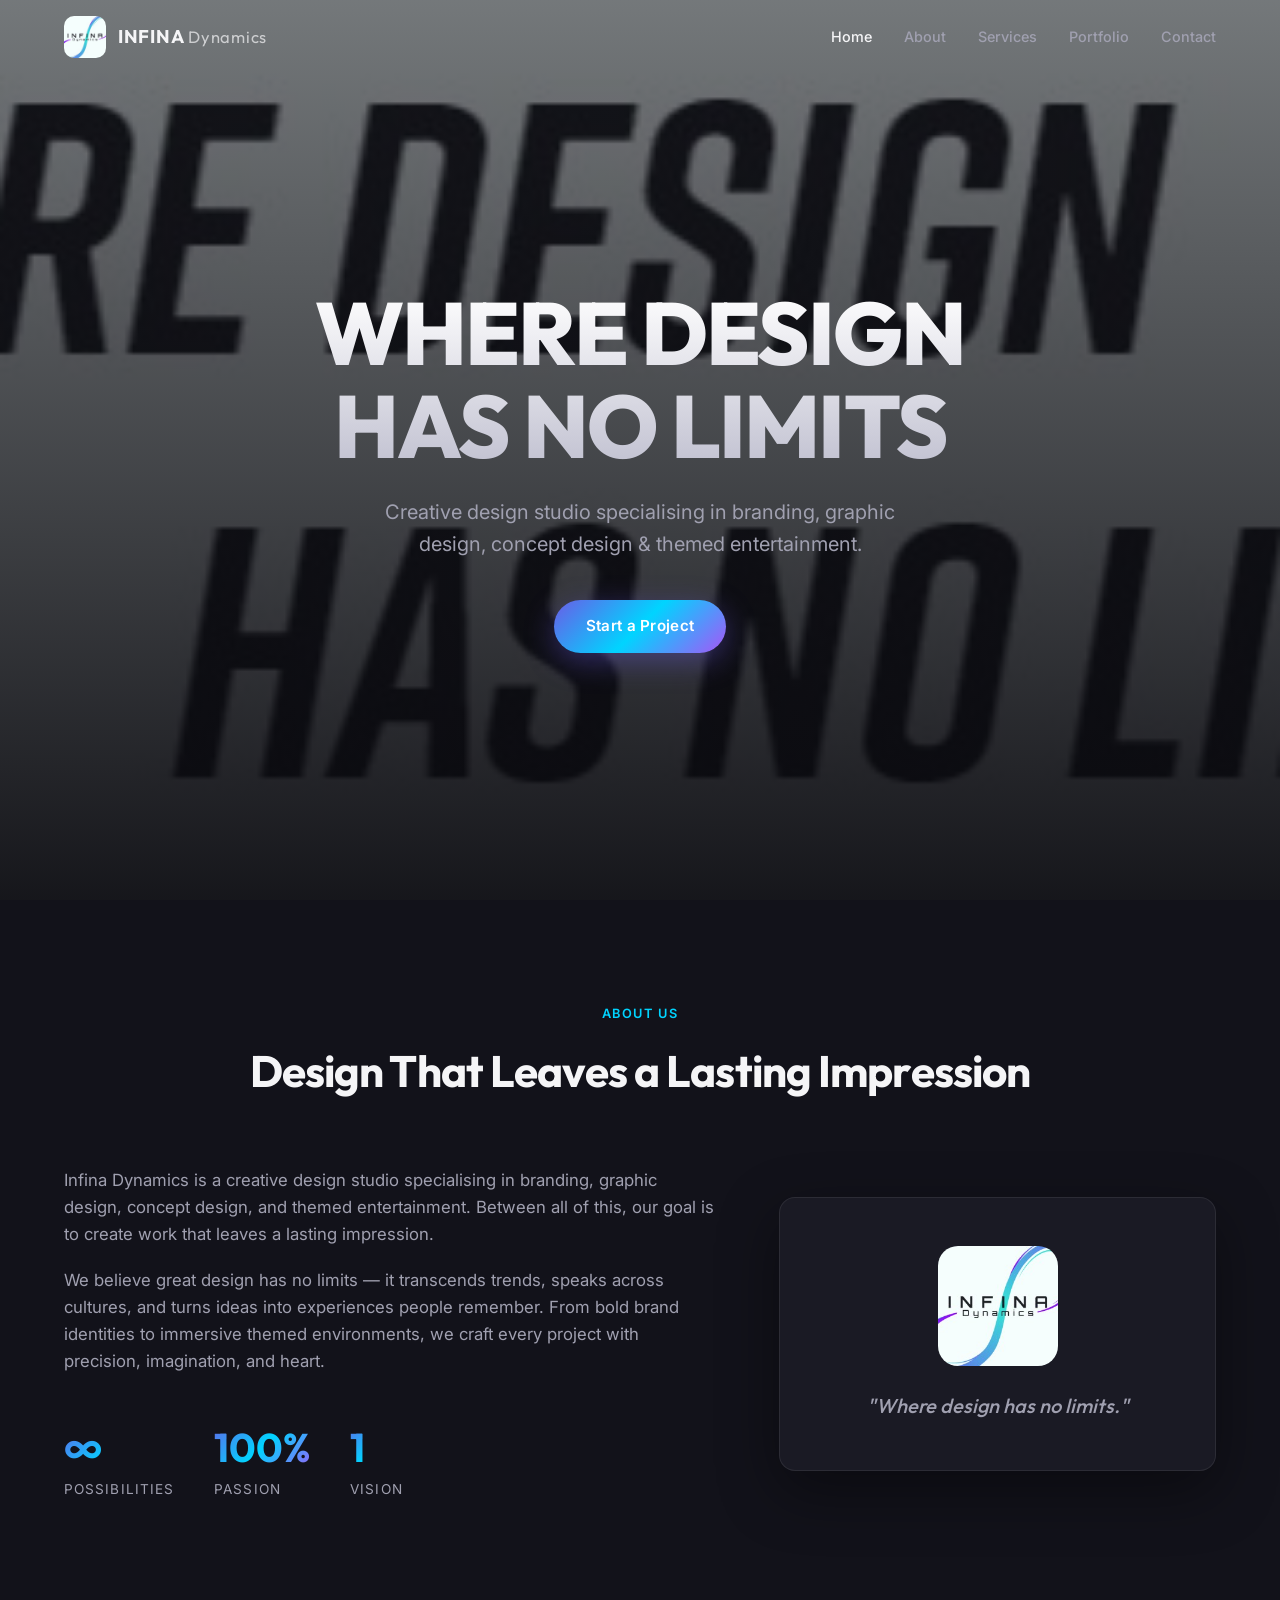
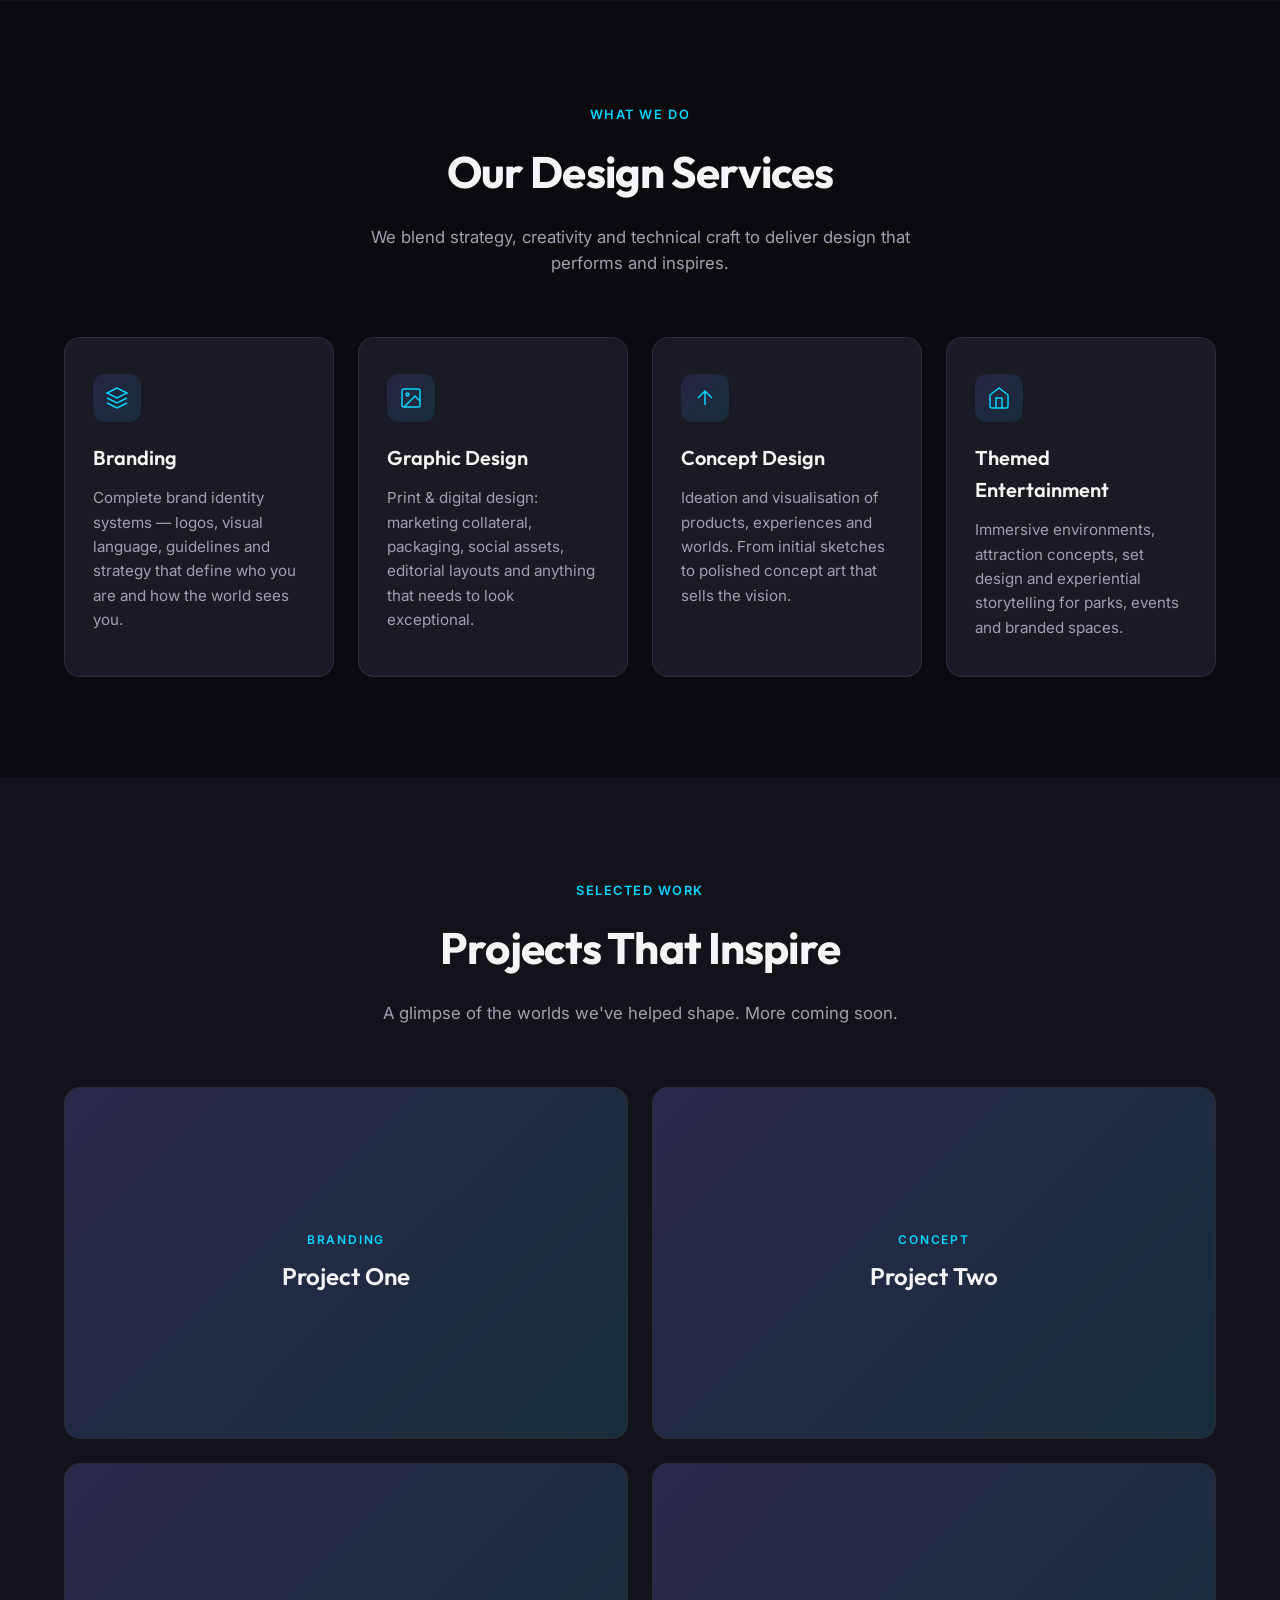
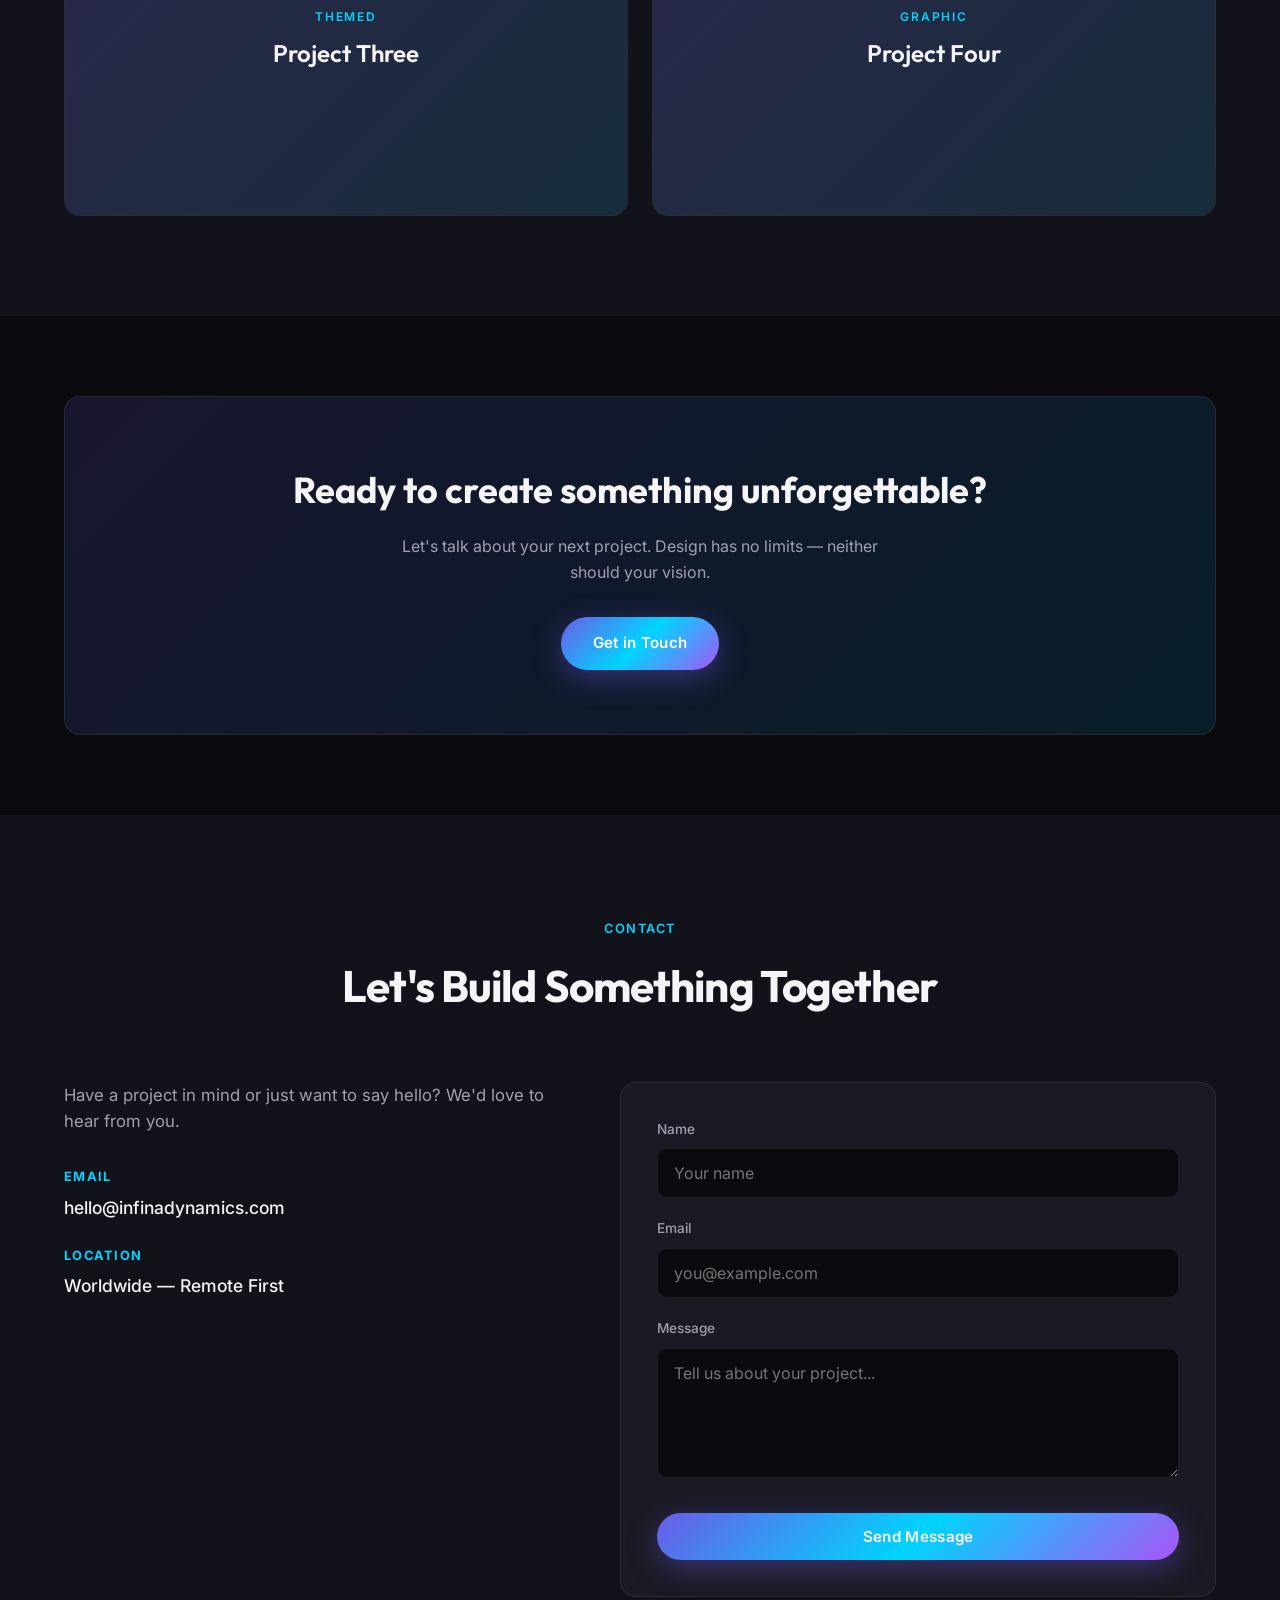
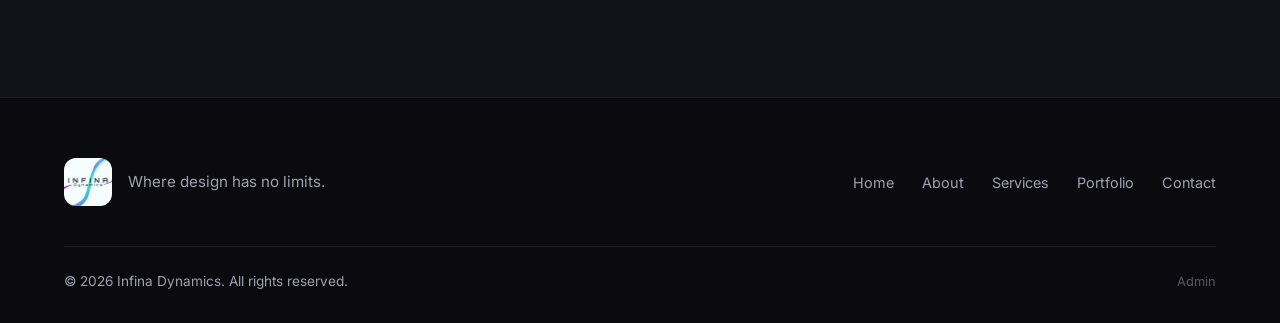
==== index.html @ 3593a803 "Add files via upload" ====
<!DOCTYPE html>
<html lang="en">
<head>
  <meta charset="UTF-8">
  <meta name="viewport" content="width=device-width, initial-scale=1.0">
  <meta name="description" content="Infina Dynamics — Creative design studio specialising in branding, graphic design, concept design, and themed entertainment. Where design has no limits.">
  <title>Infina Dynamics | Where Design Has No Limits</title>
  <link rel="stylesheet" href="css/styles.css">
  <link rel="icon" type="image/jpeg" href="images/infina_dynamics_logo.jpg">
  <link rel="preconnect" href="https://fonts.googleapis.com">
  <link rel="preconnect" href="https://fonts.gstatic.com" crossorigin>
  <link href="https://fonts.googleapis.com/css2?family=Inter:wght@300;400;500;600;700;800&family=Outfit:wght@400;500;600;700;800&display=swap" rel="stylesheet">
</head>
<body>
  <!-- Navigation -->
  <nav class="navbar" id="navbar">
    <div class="container nav-container">
      <a href="#home" class="logo">
        <img src="images/infina_dynamics_logo.jpg" alt="Infina Dynamics" class="logo-img">
        <span class="logo-text">INFINA <span>Dynamics</span></span>
      </a>
      <button class="nav-toggle" id="navToggle" aria-label="Toggle navigation">
        <span></span><span></span><span></span>
      </button>
      <ul class="nav-links" id="navLinks">
        <li><a href="#home">Home</a></li>
        <li><a href="#about">About</a></li>
        <li><a href="#services">Services</a></li>
        <li><a href="#portfolio">Portfolio</a></li>
        <li><a href="#contact">Contact</a></li>
      </ul>
    </div>
  </nav>

  <!-- Hero Section -->
  <header class="hero" id="home">
    <div class="hero-bg">
      <img src="images/infina_dynamics_cover.jpg" alt="Where Design Has No Limits" class="hero-banner">
    </div>
    <div class="hero-overlay"></div>
    <div class="container hero-content">
      <h1 class="hero-title" data-content="hero_title">WHERE DESIGN<br>HAS NO LIMITS</h1>
      <p class="hero-subtitle" data-content="hero_subtitle">Creative design studio specialising in branding, graphic design, concept design & themed entertainment.</p>
      <a href="#contact" class="btn btn-primary">Start a Project</a>
    </div>
  </header>

  <!-- About Section -->
  <section class="section about" id="about">
    <div class="container">
      <div class="section-header">
        <span class="section-tag">About Us</span>
        <h2 class="section-title" data-content="about_title">Design That Leaves a Lasting Impression</h2>
      </div>
      <div class="about-grid">
        <div class="about-text">
          <p data-content="about_p1">Infina Dynamics is a creative design studio specialising in branding, graphic design, concept design, and themed entertainment. Between all of this, our goal is to create work that leaves a lasting impression.</p>
          <p data-content="about_p2">We believe great design has no limits — it transcends trends, speaks across cultures, and turns ideas into experiences people remember. From bold brand identities to immersive themed environments, we craft every project with precision, imagination, and heart.</p>
          <div class="stats">
            <div class="stat">
              <span class="stat-number" data-content="stat1_num">∞</span>
              <span class="stat-label" data-content="stat1_label">Possibilities</span>
            </div>
            <div class="stat">
              <span class="stat-number" data-content="stat2_num">100%</span>
              <span class="stat-label" data-content="stat2_label">Passion</span>
            </div>
            <div class="stat">
              <span class="stat-number" data-content="stat3_num">1</span>
              <span class="stat-label" data-content="stat3_label">Vision</span>
            </div>
          </div>
        </div>
        <div class="about-visual">
          <div class="visual-card">
            <img src="images/infina_dynamics_logo.jpg" alt="Infina Dynamics Logo" class="about-logo">
            <p class="visual-quote" data-content="about_quote">"Where design has no limits."</p>
          </div>
        </div>
      </div>
    </div>
  </section>

  <!-- Services Section -->
  <section class="section services" id="services">
    <div class="container">
      <div class="section-header">
        <span class="section-tag">What We Do</span>
        <h2 class="section-title" data-content="services_title">Our Design Services</h2>
        <p class="section-desc" data-content="services_desc">We blend strategy, creativity and technical craft to deliver design that performs and inspires.</p>
      </div>
      <div class="services-grid">
        <article class="service-card">
          <div class="service-icon">
            <svg viewBox="0 0 24 24" fill="none" stroke="currentColor" stroke-width="1.5"><path d="M12 2L2 7l10 5 10-5-10-5zM2 17l10 5 10-5M2 12l10 5 10-5"/></svg>
          </div>
          <h3 data-content="service1_title">Branding</h3>
          <p data-content="service1_desc">Complete brand identity systems — logos, visual language, guidelines and strategy that define who you are and how the world sees you.</p>
        </article>
        <article class="service-card">
          <div class="service-icon">
            <svg viewBox="0 0 24 24" fill="none" stroke="currentColor" stroke-width="1.5"><rect x="3" y="3" width="18" height="18" rx="2"/><circle cx="8.5" cy="8.5" r="1.5"/><path d="M21 15l-5-5L5 21"/></svg>
          </div>
          <h3 data-content="service2_title">Graphic Design</h3>
          <p data-content="service2_desc">Print & digital design: marketing collateral, packaging, social assets, editorial layouts and anything that needs to look exceptional.</p>
        </article>
        <article class="service-card">
          <div class="service-icon">
            <svg viewBox="0 0 24 24" fill="none" stroke="currentColor" stroke-width="1.5"><path d="M12 19V5M5 12l7-7 7 7"/></svg>
          </div>
          <h3 data-content="service3_title">Concept Design</h3>
          <p data-content="service3_desc">Ideation and visualisation of products, experiences and worlds. From initial sketches to polished concept art that sells the vision.</p>
        </article>
        <article class="service-card">
          <div class="service-icon">
            <svg viewBox="0 0 24 24" fill="none" stroke="currentColor" stroke-width="1.5"><path d="M3 9l9-7 9 7v11a2 2 0 01-2 2H5a2 2 0 01-2-2z"/><polyline points="9 22 9 12 15 12 15 22"/></svg>
          </div>
          <h3 data-content="service4_title">Themed Entertainment</h3>
          <p data-content="service4_desc">Immersive environments, attraction concepts, set design and experiential storytelling for parks, events and branded spaces.</p>
        </article>
      </div>
    </div>
  </section>

  <!-- Portfolio Section -->
  <section class="section portfolio" id="portfolio">
    <div class="container">
      <div class="section-header">
        <span class="section-tag">Selected Work</span>
        <h2 class="section-title" data-content="portfolio_title">Projects That Inspire</h2>
        <p class="section-desc" data-content="portfolio_desc">A glimpse of the worlds we've helped shape. More coming soon.</p>
      </div>
      <div class="portfolio-grid">
        <div class="portfolio-item">
          <div class="portfolio-placeholder">
            <span>Branding</span>
            <p data-content="port1_title">Project One</p>
          </div>
        </div>
        <div class="portfolio-item">
          <div class="portfolio-placeholder">
            <span>Concept</span>
            <p data-content="port2_title">Project Two</p>
          </div>
        </div>
        <div class="portfolio-item">
          <div class="portfolio-placeholder">
            <span>Themed</span>
            <p data-content="port3_title">Project Three</p>
          </div>
        </div>
        <div class="portfolio-item">
          <div class="portfolio-placeholder">
            <span>Graphic</span>
            <p data-content="port4_title">Project Four</p>
          </div>
        </div>
      </div>
    </div>
  </section>

  <!-- CTA Section -->
  <section class="section cta">
    <div class="container">
      <div class="cta-box">
        <h2 data-content="cta_title">Ready to create something unforgettable?</h2>
        <p data-content="cta_desc">Let's talk about your next project. Design has no limits — neither should your vision.</p>
        <a href="#contact" class="btn btn-primary">Get in Touch</a>
      </div>
    </div>
  </section>

  <!-- Contact Section -->
  <section class="section contact" id="contact">
    <div class="container">
      <div class="section-header">
        <span class="section-tag">Contact</span>
        <h2 class="section-title" data-content="contact_title">Let's Build Something Together</h2>
      </div>
      <div class="contact-grid">
        <div class="contact-info">
          <p data-content="contact_intro">Have a project in mind or just want to say hello? We'd love to hear from you.</p>
          <div class="contact-details">
            <div class="contact-item">
              <strong>Email</strong>
              <a href="mailto:hello@infinadynamics.com" data-content="contact_email">hello@infinadynamics.com</a>
            </div>
            <div class="contact-item">
              <strong>Location</strong>
              <span data-content="contact_location">Worldwide — Remote First</span>
            </div>
          </div>
        </div>
        <form class="contact-form" id="contactForm">
          <div class="form-group">
            <label for="name">Name</label>
            <input type="text" id="name" name="name" required placeholder="Your name">
          </div>
          <div class="form-group">
            <label for="email">Email</label>
            <input type="email" id="email" name="email" required placeholder="you@example.com">
          </div>
          <div class="form-group">
            <label for="message">Message</label>
            <textarea id="message" name="message" rows="5" required placeholder="Tell us about your project..."></textarea>
          </div>
          <button type="submit" class="btn btn-primary">Send Message</button>
        </form>
      </div>
    </div>
  </section>

  <!-- Footer -->
  <footer class="footer">
    <div class="container">
      <div class="footer-content">
        <div class="footer-brand">
          <img src="images/infina_dynamics_logo.jpg" alt="Infina Dynamics" class="footer-logo">
          <p data-content="footer_tagline">Where design has no limits.</p>
        </div>
        <div class="footer-links">
          <a href="#home">Home</a>
          <a href="#about">About</a>
          <a href="#services">Services</a>
          <a href="#portfolio">Portfolio</a>
          <a href="#contact">Contact</a>
        </div>
      </div>
      <div class="footer-bottom">
        <p>&copy; <span id="year"></span> Infina Dynamics. All rights reserved.</p>
        <a href="admin/" class="admin-link">Admin</a>
      </div>
    </div>
  </footer>

  <script src="js/main.js"></script>
</body>
</html>
---- css/styles.css ----
/* ===== CSS Variables ===== */
:root {
  --primary: #6B5CE7;
  --primary-dark: #5548C8;
  --accent: #00D4FF;
  --gradient: linear-gradient(135deg, #6B5CE7 0%, #00D4FF 50%, #A855F7 100%);
  --gradient-soft: linear-gradient(135deg, rgba(107,92,231,0.15) 0%, rgba(0,212,255,0.1) 100%);
  --bg: #0A0A0F;
  --bg-alt: #12121A;
  --surface: #1A1A24;
  --text: #F5F5F7;
  --text-muted: #A0A0B0;
  --border: rgba(255,255,255,0.08);
  --radius: 16px;
  --radius-sm: 10px;
  --shadow: 0 20px 60px rgba(0,0,0,0.4);
  --font: 'Inter', system-ui, sans-serif;
  --font-display: 'Outfit', 'Inter', system-ui, sans-serif;
  --transition: 0.3s cubic-bezier(0.4, 0, 0.2, 1);
}

/* ===== Reset & Base ===== */
*, *::before, *::after { box-sizing: border-box; margin: 0; padding: 0; }
html { scroll-behavior: smooth; }
body {
  font-family: var(--font);
  background: var(--bg);
  color: var(--text);
  line-height: 1.6;
  overflow-x: hidden;
}
img { max-width: 100%; height: auto; display: block; }
a { color: inherit; text-decoration: none; }
ul { list-style: none; }
button, input, textarea { font-family: inherit; }

.container {
  width: 100%;
  max-width: 1200px;
  margin: 0 auto;
  padding: 0 24px;
}

/* ===== Buttons ===== */
.btn {
  display: inline-flex;
  align-items: center;
  justify-content: center;
  padding: 14px 32px;
  border-radius: 50px;
  font-weight: 600;
  font-size: 0.95rem;
  letter-spacing: 0.02em;
  transition: all var(--transition);
  border: none;
  cursor: pointer;
}
.btn-primary {
  background: var(--gradient);
  color: #fff;
  box-shadow: 0 8px 30px rgba(107, 92, 231, 0.4);
}
.btn-primary:hover {
  transform: translateY(-2px);
  box-shadow: 0 12px 40px rgba(107, 92, 231, 0.55);
}

/* ===== Navbar ===== */
.navbar {
  position: fixed;
  top: 0;
  left: 0;
  right: 0;
  z-index: 1000;
  padding: 16px 0;
  transition: background var(--transition), backdrop-filter var(--transition), padding var(--transition);
}
.navbar.scrolled {
  background: rgba(10, 10, 15, 0.85);
  backdrop-filter: blur(20px);
  padding: 10px 0;
  border-bottom: 1px solid var(--border);
}
.nav-container {
  display: flex;
  align-items: center;
  justify-content: space-between;
}
.logo {
  display: flex;
  align-items: center;
  gap: 12px;
}
.logo-img {
  width: 42px;
  height: 42px;
  border-radius: 10px;
  object-fit: cover;
}
.logo-text {
  font-family: var(--font-display);
  font-weight: 700;
  font-size: 1.15rem;
  letter-spacing: 0.04em;
}
.logo-text span {
  font-weight: 400;
  opacity: 0.7;
  font-size: 0.9em;
}
.nav-links {
  display: flex;
  gap: 32px;
}
.nav-links a {
  font-size: 0.9rem;
  font-weight: 500;
  color: var(--text-muted);
  transition: color var(--transition);
  position: relative;
}
.nav-links a:hover,
.nav-links a.active {
  color: var(--text);
}
.nav-links a::after {
  content: '';
  position: absolute;
  bottom: -4px;
  left: 0;
  width: 0;
  height: 2px;
  background: var(--gradient);
  transition: width var(--transition);
}
.nav-links a:hover::after {
  width: 100%;
}
.nav-toggle {
  display: none;
  flex-direction: column;
  gap: 5px;
  background: none;
  border: none;
  cursor: pointer;
  padding: 4px;
}
.nav-toggle span {
  display: block;
  width: 24px;
  height: 2px;
  background: var(--text);
  transition: var(--transition);
}

/* ===== Hero ===== */
.hero {
  position: relative;
  min-height: 100vh;
  display: flex;
  align-items: center;
  justify-content: center;
  overflow: hidden;
}
.hero-bg {
  position: absolute;
  inset: 0;
  z-index: 0;
}
.hero-banner {
  width: 100%;
  height: 100%;
  object-fit: cover;
  object-position: center;
}
.hero-overlay {
  position: absolute;
  inset: 0;
  background: linear-gradient(
    180deg,
    rgba(10,10,15,0.55) 0%,
    rgba(10,10,15,0.75) 50%,
    rgba(10,10,15,0.95) 100%
  );
  z-index: 1;
}
.hero-content {
  position: relative;
  z-index: 2;
  text-align: center;
  padding: 120px 24px 80px;
}
.hero-title {
  font-family: var(--font-display);
  font-size: clamp(2.8rem, 8vw, 5.5rem);
  font-weight: 800;
  line-height: 1.05;
  letter-spacing: -0.02em;
  margin-bottom: 24px;
  background: linear-gradient(180deg, #fff 0%, #c0c0d0 100%);
  -webkit-background-clip: text;
  -webkit-text-fill-color: transparent;
  background-clip: text;
}
.hero-subtitle {
  font-size: clamp(1rem, 2.5vw, 1.25rem);
  color: var(--text-muted);
  max-width: 560px;
  margin: 0 auto 40px;
  font-weight: 400;
}

/* ===== Sections ===== */
.section {
  padding: 100px 0;
}
.section-header {
  text-align: center;
  margin-bottom: 60px;
}
.section-tag {
  display: inline-block;
  font-size: 0.8rem;
  font-weight: 600;
  letter-spacing: 0.12em;
  text-transform: uppercase;
  color: var(--accent);
  margin-bottom: 12px;
}
.section-title {
  font-family: var(--font-display);
  font-size: clamp(2rem, 4vw, 2.75rem);
  font-weight: 700;
  letter-spacing: -0.02em;
  margin-bottom: 16px;
}
.section-desc {
  color: var(--text-muted);
  max-width: 540px;
  margin: 0 auto;
  font-size: 1.05rem;
}

/* ===== About ===== */
.about {
  background: var(--bg-alt);
}
.about-grid {
  display: grid;
  grid-template-columns: 1.2fr 0.8fr;
  gap: 60px;
  align-items: center;
}
.about-text p {
  color: var(--text-muted);
  margin-bottom: 20px;
  font-size: 1.05rem;
}
.stats {
  display: flex;
  gap: 40px;
  margin-top: 40px;
}
.stat {
  display: flex;
  flex-direction: column;
}
.stat-number {
  font-family: var(--font-display);
  font-size: 2.5rem;
  font-weight: 700;
  background: var(--gradient);
  -webkit-background-clip: text;
  -webkit-text-fill-color: transparent;
  background-clip: text;
}
.stat-label {
  font-size: 0.85rem;
  color: var(--text-muted);
  text-transform: uppercase;
  letter-spacing: 0.08em;
}
.visual-card {
  background: var(--surface);
  border: 1px solid var(--border);
  border-radius: var(--radius);
  padding: 48px 32px;
  text-align: center;
  box-shadow: var(--shadow);
}
.about-logo {
  width: 120px;
  height: 120px;
  margin: 0 auto 24px;
  border-radius: 20px;
  object-fit: cover;
}
.visual-quote {
  font-family: var(--font-display);
  font-size: 1.25rem;
  font-weight: 500;
  font-style: italic;
  color: var(--text-muted);
}

/* ===== Services ===== */
.services-grid {
  display: grid;
  grid-template-columns: repeat(4, 1fr);
  gap: 24px;
}
.service-card {
  background: var(--surface);
  border: 1px solid var(--border);
  border-radius: var(--radius);
  padding: 36px 28px;
  transition: all var(--transition);
}
.service-card:hover {
  transform: translateY(-6px);
  border-color: rgba(107, 92, 231, 0.4);
  box-shadow: 0 20px 40px rgba(107, 92, 231, 0.15);
}
.service-icon {
  width: 48px;
  height: 48px;
  display: flex;
  align-items: center;
  justify-content: center;
  background: var(--gradient-soft);
  border-radius: 12px;
  margin-bottom: 20px;
  color: var(--accent);
}
.service-icon svg {
  width: 24px;
  height: 24px;
}
.service-card h3 {
  font-family: var(--font-display);
  font-size: 1.25rem;
  font-weight: 600;
  margin-bottom: 12px;
}
.service-card p {
  color: var(--text-muted);
  font-size: 0.95rem;
  line-height: 1.6;
}

/* ===== Portfolio ===== */
.portfolio {
  background: var(--bg-alt);
}
.portfolio-grid {
  display: grid;
  grid-template-columns: repeat(2, 1fr);
  gap: 24px;
}
.portfolio-item {
  border-radius: var(--radius);
  overflow: hidden;
  aspect-ratio: 16/10;
  background: var(--surface);
  border: 1px solid var(--border);
  transition: all var(--transition);
}
.portfolio-item:hover {
  transform: scale(1.02);
  border-color: rgba(0, 212, 255, 0.3);
}
.portfolio-placeholder {
  width: 100%;
  height: 100%;
  display: flex;
  flex-direction: column;
  align-items: center;
  justify-content: center;
  background: linear-gradient(135deg, rgba(107,92,231,0.2) 0%, rgba(0,212,255,0.1) 100%);
  gap: 8px;
}
.portfolio-placeholder span {
  font-size: 0.75rem;
  text-transform: uppercase;
  letter-spacing: 0.15em;
  color: var(--accent);
  font-weight: 600;
}
.portfolio-placeholder p {
  font-family: var(--font-display);
  font-size: 1.5rem;
  font-weight: 600;
}

/* ===== CTA ===== */
.cta {
  padding: 80px 0;
}
.cta-box {
  background: var(--gradient-soft);
  border: 1px solid var(--border);
  border-radius: var(--radius);
  padding: 64px 48px;
  text-align: center;
}
.cta-box h2 {
  font-family: var(--font-display);
  font-size: clamp(1.75rem, 3.5vw, 2.25rem);
  font-weight: 700;
  margin-bottom: 16px;
}
.cta-box p {
  color: var(--text-muted);
  margin-bottom: 32px;
  max-width: 480px;
  margin-left: auto;
  margin-right: auto;
}

/* ===== Contact ===== */
.contact {
  background: var(--bg-alt);
}
.contact-grid {
  display: grid;
  grid-template-columns: 1fr 1.2fr;
  gap: 60px;
  align-items: start;
}
.contact-info p {
  color: var(--text-muted);
  margin-bottom: 32px;
  font-size: 1.05rem;
}
.contact-details {
  display: flex;
  flex-direction: column;
  gap: 24px;
}
.contact-item strong {
  display: block;
  font-size: 0.8rem;
  text-transform: uppercase;
  letter-spacing: 0.1em;
  color: var(--accent);
  margin-bottom: 6px;
}
.contact-item a,
.contact-item span {
  font-size: 1.1rem;
  font-weight: 500;
}
.contact-item a:hover {
  color: var(--accent);
}
.contact-form {
  background: var(--surface);
  border: 1px solid var(--border);
  border-radius: var(--radius);
  padding: 36px;
}
.form-group {
  margin-bottom: 20px;
}
.form-group label {
  display: block;
  font-size: 0.85rem;
  font-weight: 500;
  margin-bottom: 8px;
  color: var(--text-muted);
}
.form-group input,
.form-group textarea {
  width: 100%;
  padding: 14px 16px;
  background: var(--bg);
  border: 1px solid var(--border);
  border-radius: var(--radius-sm);
  color: var(--text);
  font-size: 1rem;
  transition: border-color var(--transition);
}
.form-group input:focus,
.form-group textarea:focus {
  outline: none;
  border-color: var(--primary);
}
.form-group textarea {
  resize: vertical;
  min-height: 120px;
}
.contact-form .btn {
  width: 100%;
  margin-top: 8px;
}

/* ===== Footer ===== */
.footer {
  padding: 60px 0 30px;
  border-top: 1px solid var(--border);
}
.footer-content {
  display: flex;
  justify-content: space-between;
  align-items: center;
  margin-bottom: 40px;
}
.footer-brand {
  display: flex;
  align-items: center;
  gap: 16px;
}
.footer-logo {
  width: 48px;
  height: 48px;
  border-radius: 12px;
  object-fit: cover;
}
.footer-brand p {
  color: var(--text-muted);
  font-size: 0.95rem;
}
.footer-links {
  display: flex;
  gap: 28px;
}
.footer-links a {
  font-size: 0.9rem;
  color: var(--text-muted);
  transition: color var(--transition);
}
.footer-links a:hover {
  color: var(--text);
}
.footer-bottom {
  display: flex;
  justify-content: space-between;
  align-items: center;
  padding-top: 24px;
  border-top: 1px solid var(--border);
  font-size: 0.85rem;
  color: var(--text-muted);
}
.admin-link {
  font-size: 0.8rem;
  opacity: 0.5;
  transition: opacity var(--transition);
}
.admin-link:hover {
  opacity: 1;
}

/* ===== Responsive ===== */
@media (max-width: 1024px) {
  .services-grid {
    grid-template-columns: repeat(2, 1fr);
  }
}
@media (max-width: 768px) {
  .nav-toggle { display: flex; }
  .nav-links {
    position: fixed;
    top: 0;
    right: -100%;
    width: 280px;
    height: 100vh;
    background: var(--bg-alt);
    flex-direction: column;
    padding: 80px 32px 32px;
    gap: 24px;
    transition: right var(--transition);
    border-left: 1px solid var(--border);
  }
  .nav-links.open { right: 0; }
  .about-grid,
  .contact-grid {
    grid-template-columns: 1fr;
    gap: 40px;
  }
  .stats { gap: 24px; }
  .portfolio-grid {
    grid-template-columns: 1fr;
  }
  .footer-content {
    flex-direction: column;
    gap: 24px;
    text-align: center;
  }
  .footer-links { flex-wrap: wrap; justify-content: center; }
  .footer-bottom { flex-direction: column; gap: 12px; text-align: center; }
  .cta-box { padding: 48px 24px; }
}
@media (max-width: 480px) {
  .services-grid {
    grid-template-columns: 1fr;
  }
  .stats {
    flex-direction: column;
    gap: 20px;
  }
}
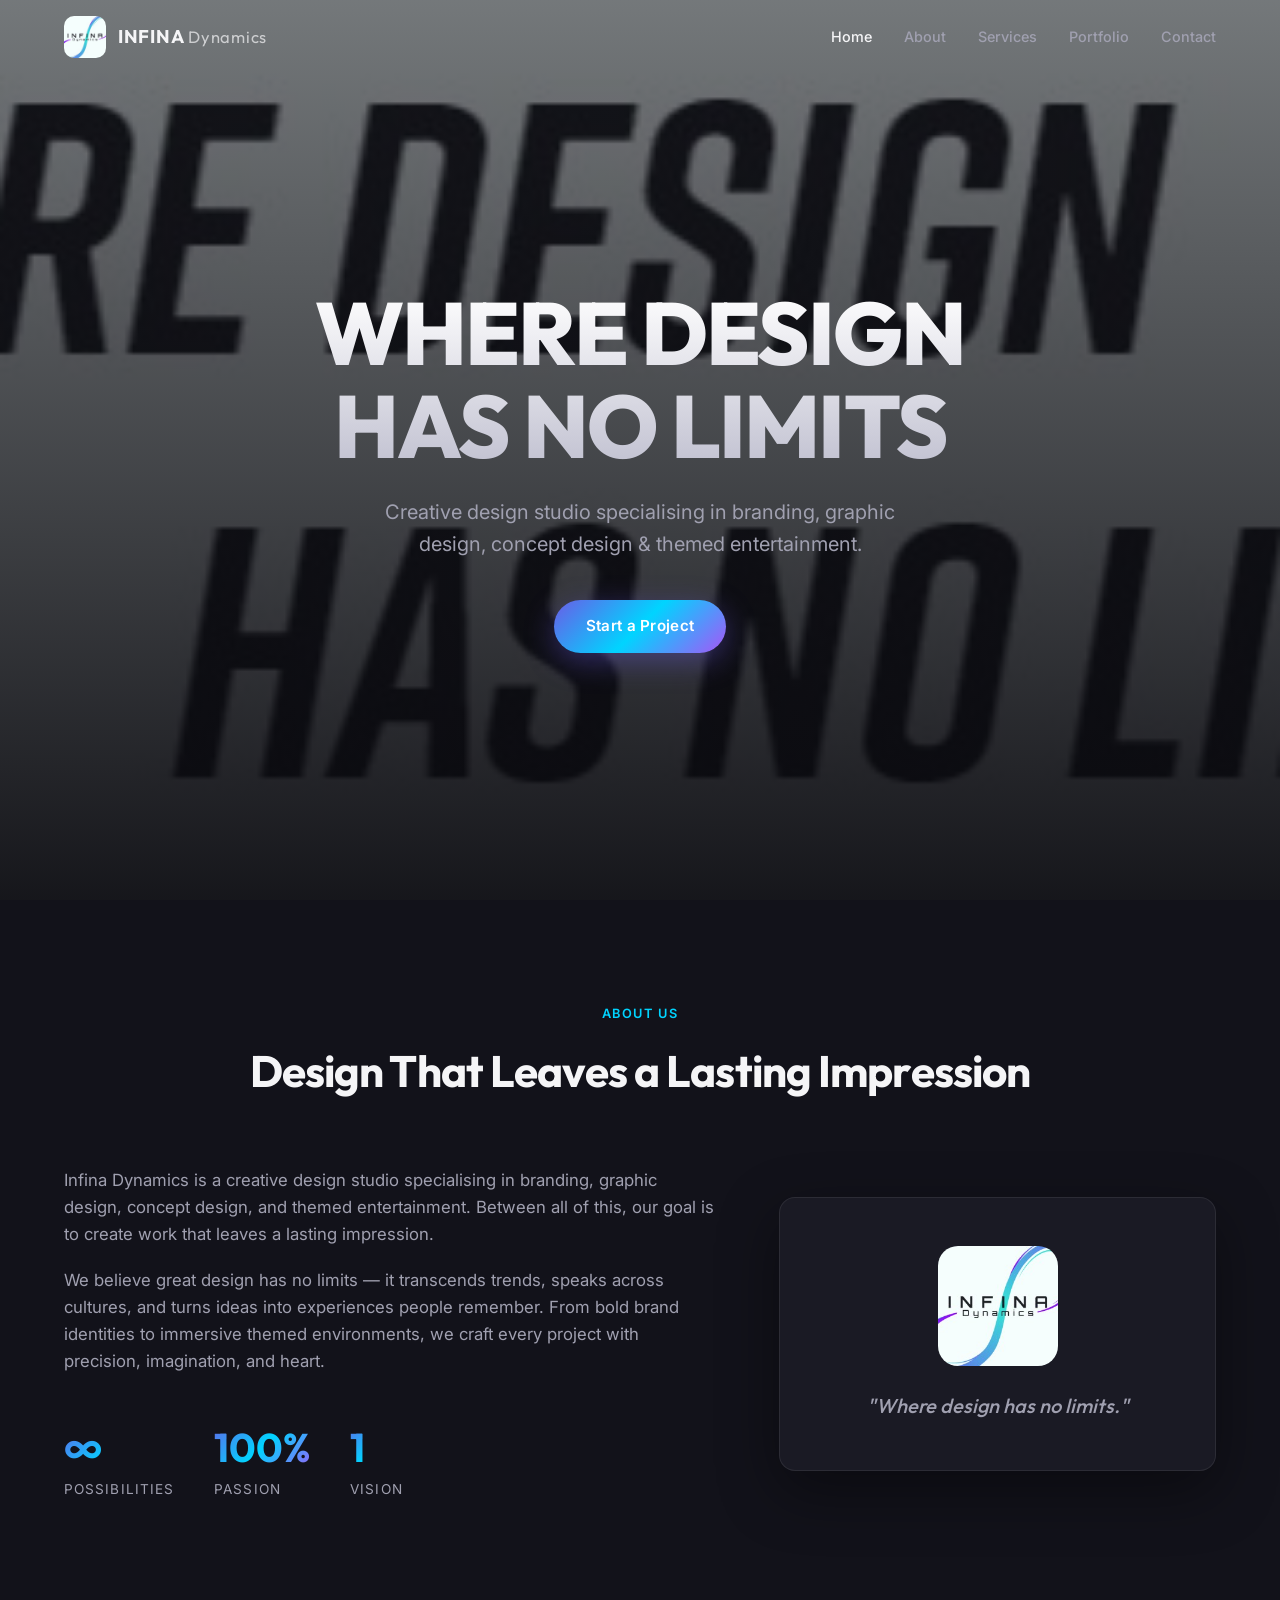
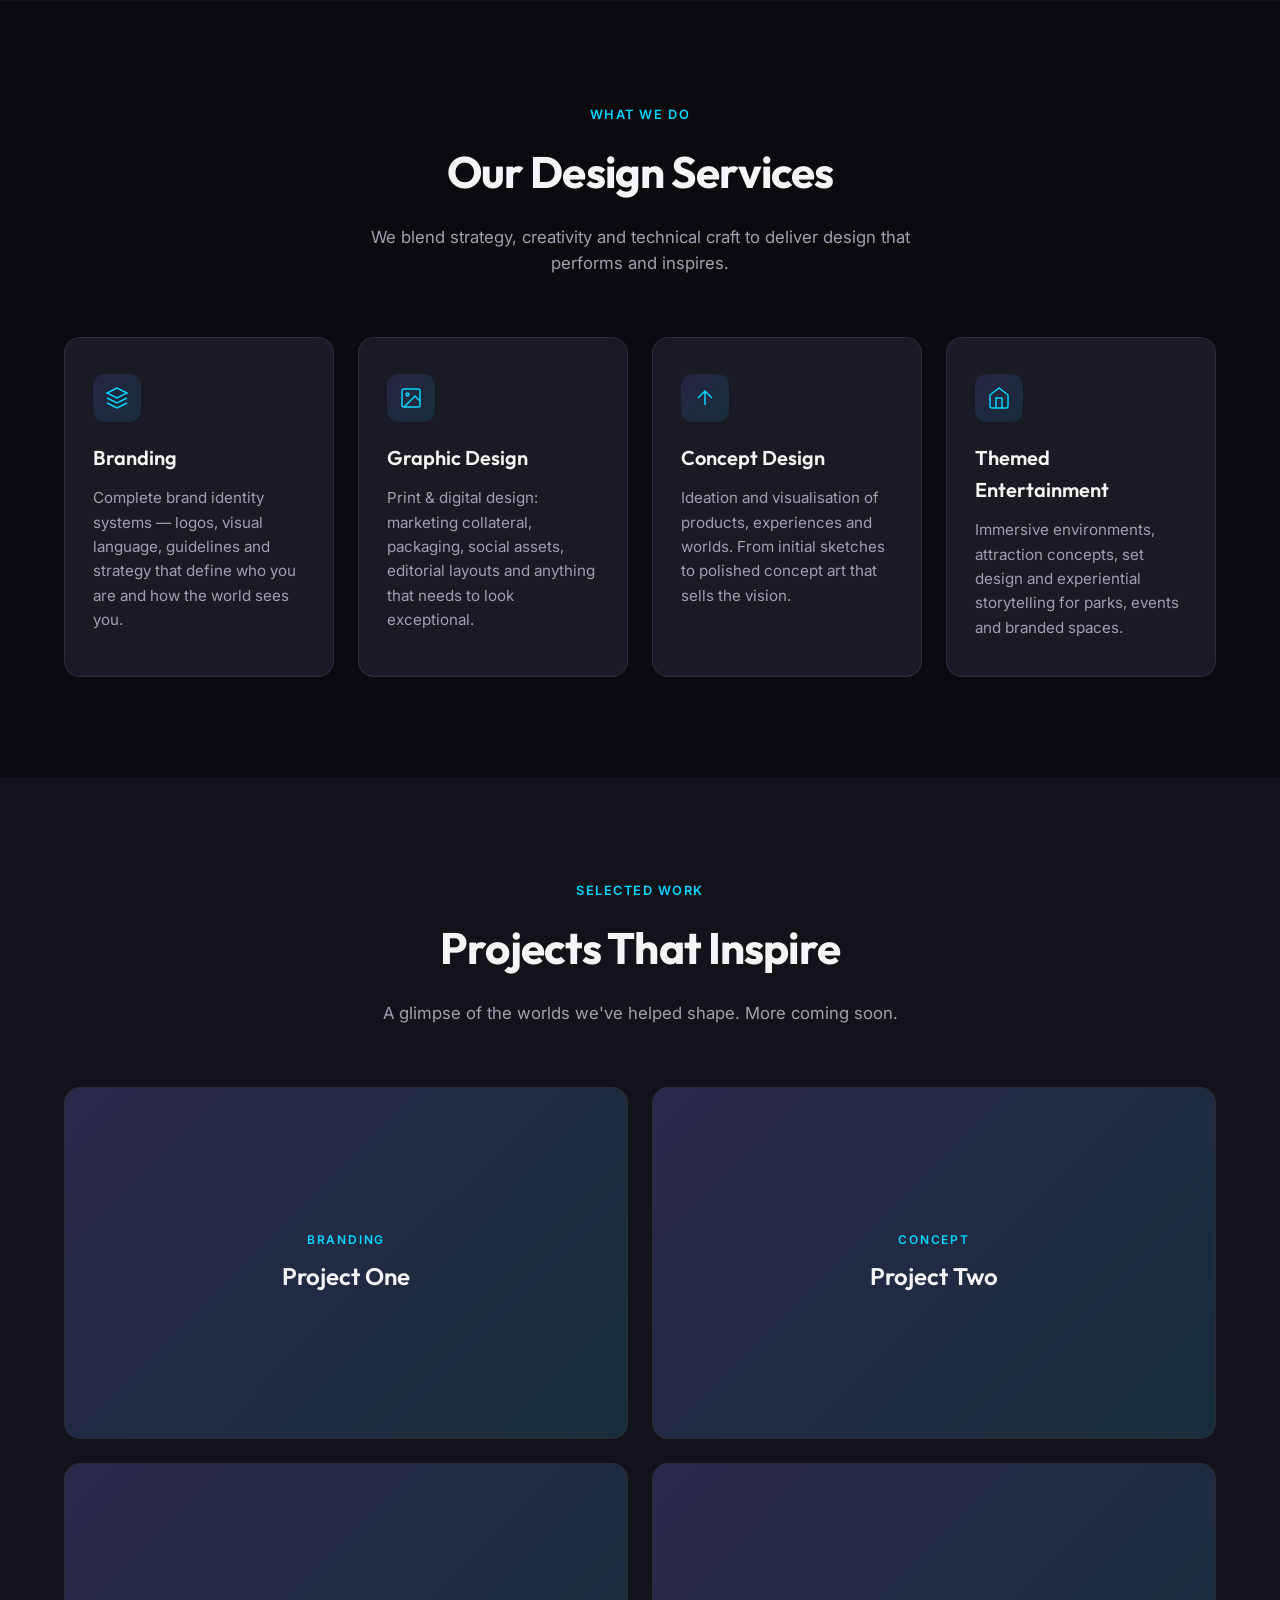
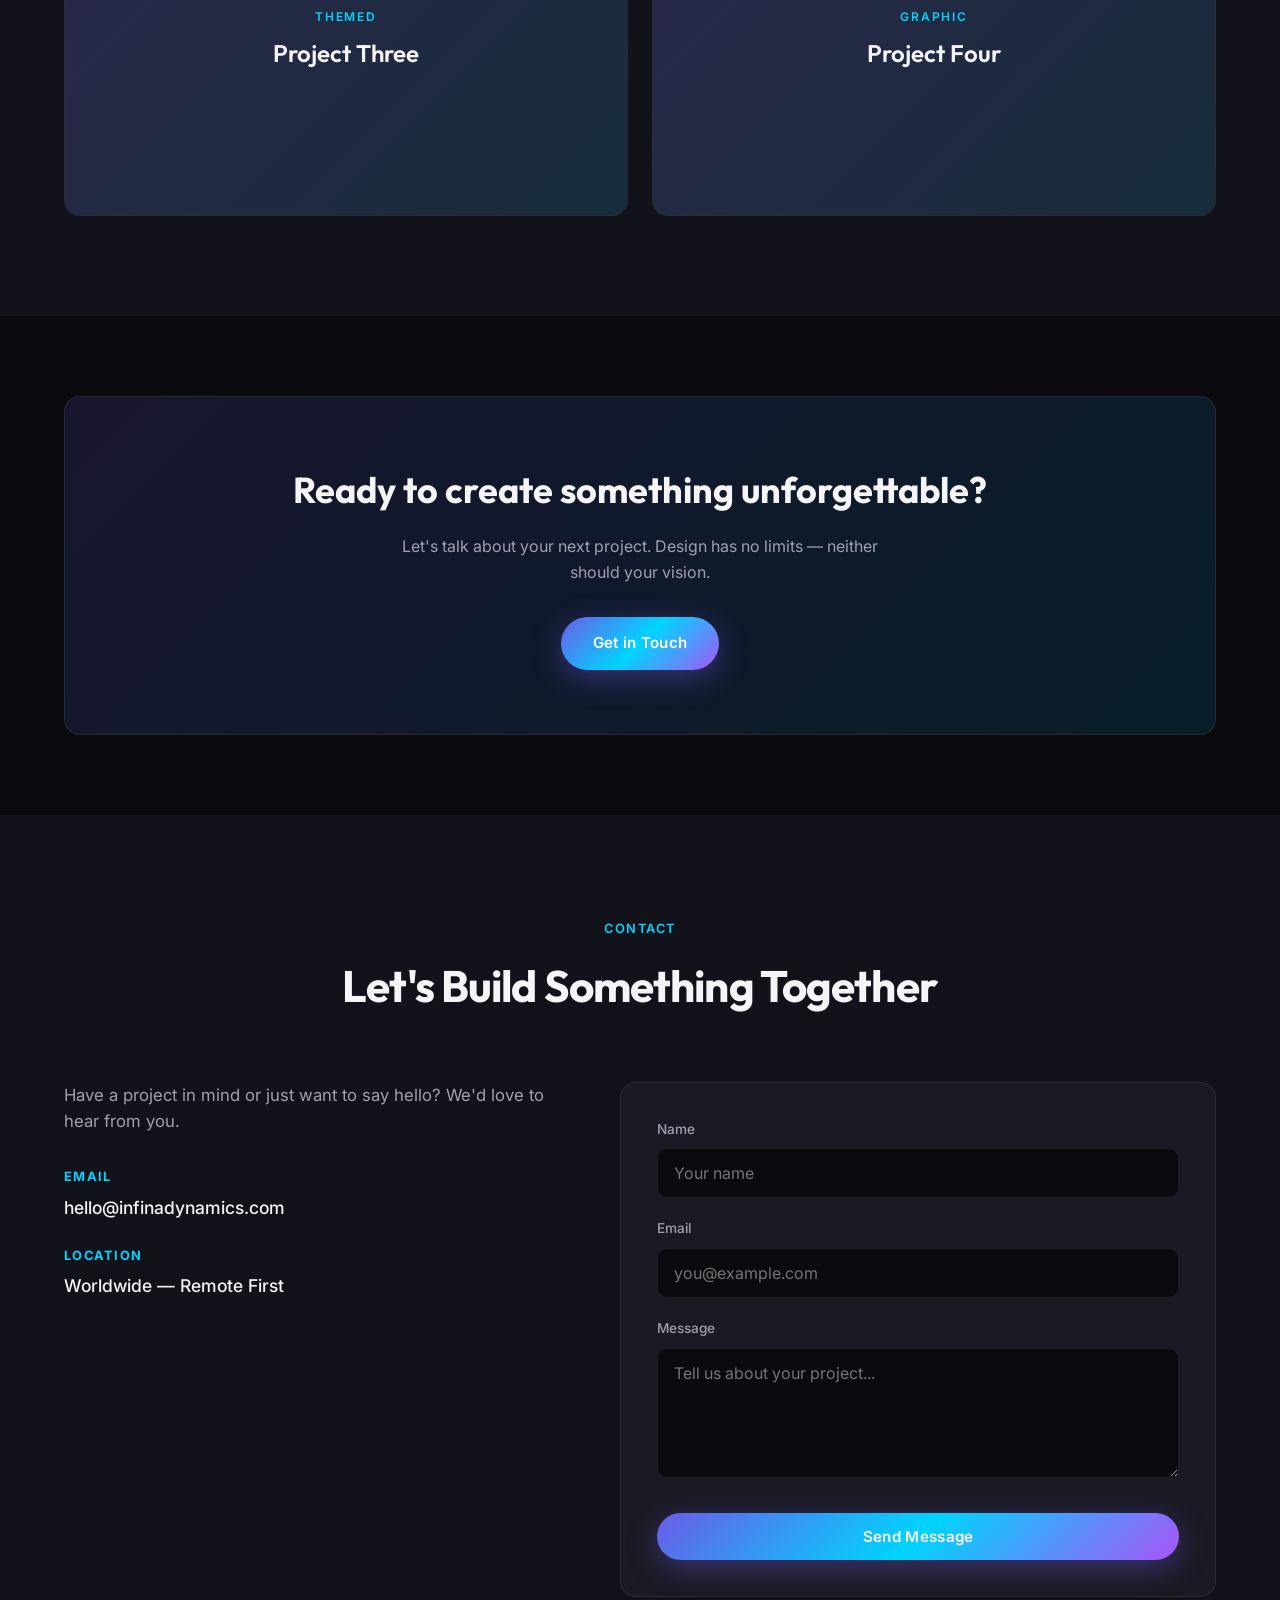
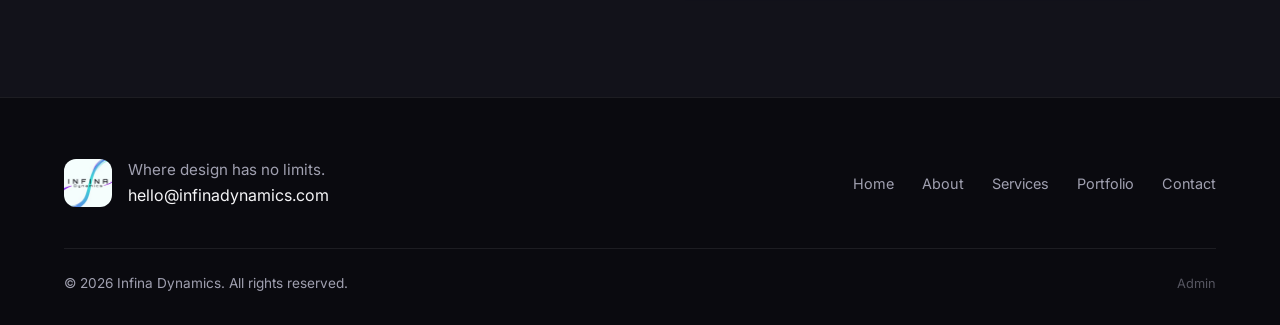
==== commit e6dda8b8: "Update contact email and footer structure" ====
--- a/index.html
+++ b/index.html
@@ -183,7 +183,7 @@
           <div class="contact-details">
             <div class="contact-item">
               <strong>Email</strong>
-              <a href="mailto:hello@infinadynamics.com" data-content="contact_email">hello@infinadynamics.com</a>
+              <a href="mailto:admin@infina-dynamics.charlieivin.co.uk" data-content="contact_email">admin@infina-dynamics.charlieivin.co.uk</a>
             </div>
             <div class="contact-item">
               <strong>Location</strong>
@@ -216,7 +216,10 @@
       <div class="footer-content">
         <div class="footer-brand">
           <img src="images/infina_dynamics_logo.jpg" alt="Infina Dynamics" class="footer-logo">
-          <p data-content="footer_tagline">Where design has no limits.</p>
+          <div class="footer-brand-text">
+            <p data-content="footer_tagline">Where design has no limits.</p>
+            <a href="mailto:admin@infina-dynamics.charlieivin.co.uk" class="footer-email" data-content="contact_email">admin@infina-dynamics.charlieivin.co.uk</a>
+          </div>
         </div>
         <div class="footer-links">
           <a href="#home">Home</a>
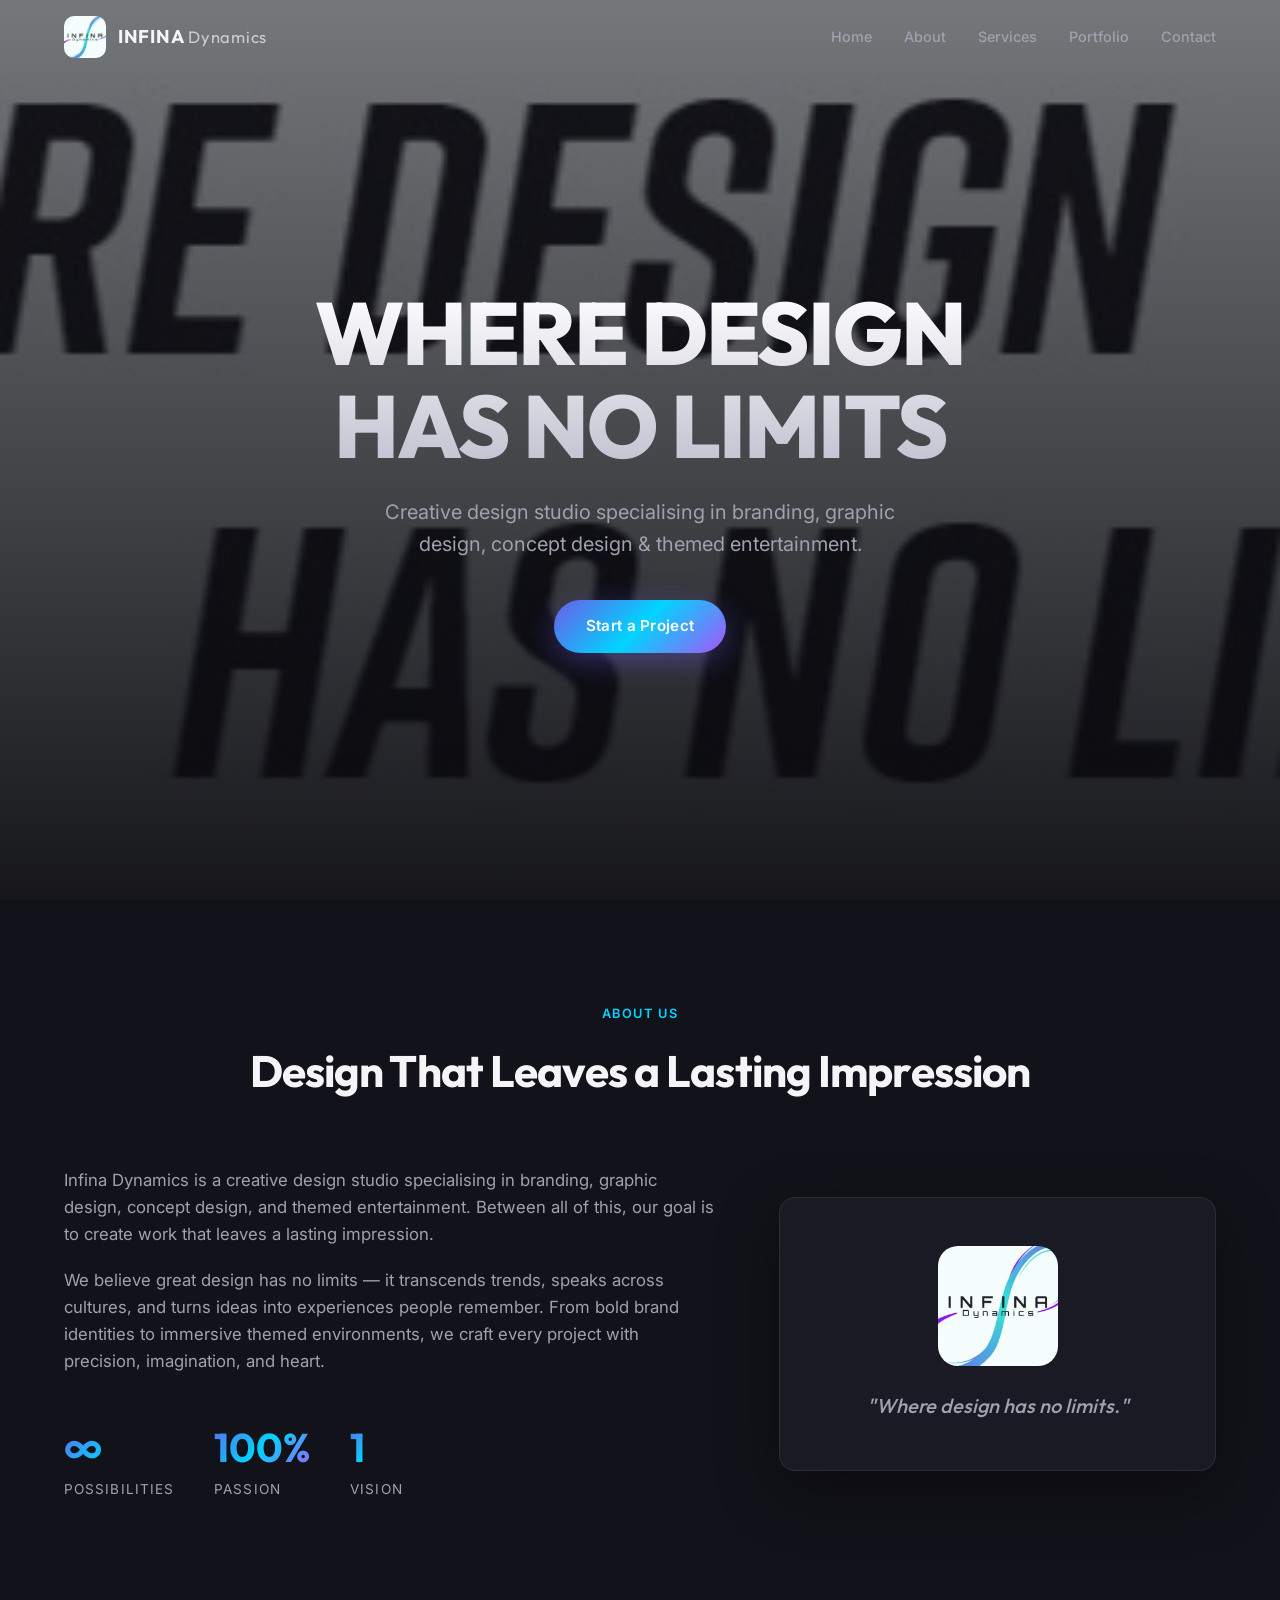
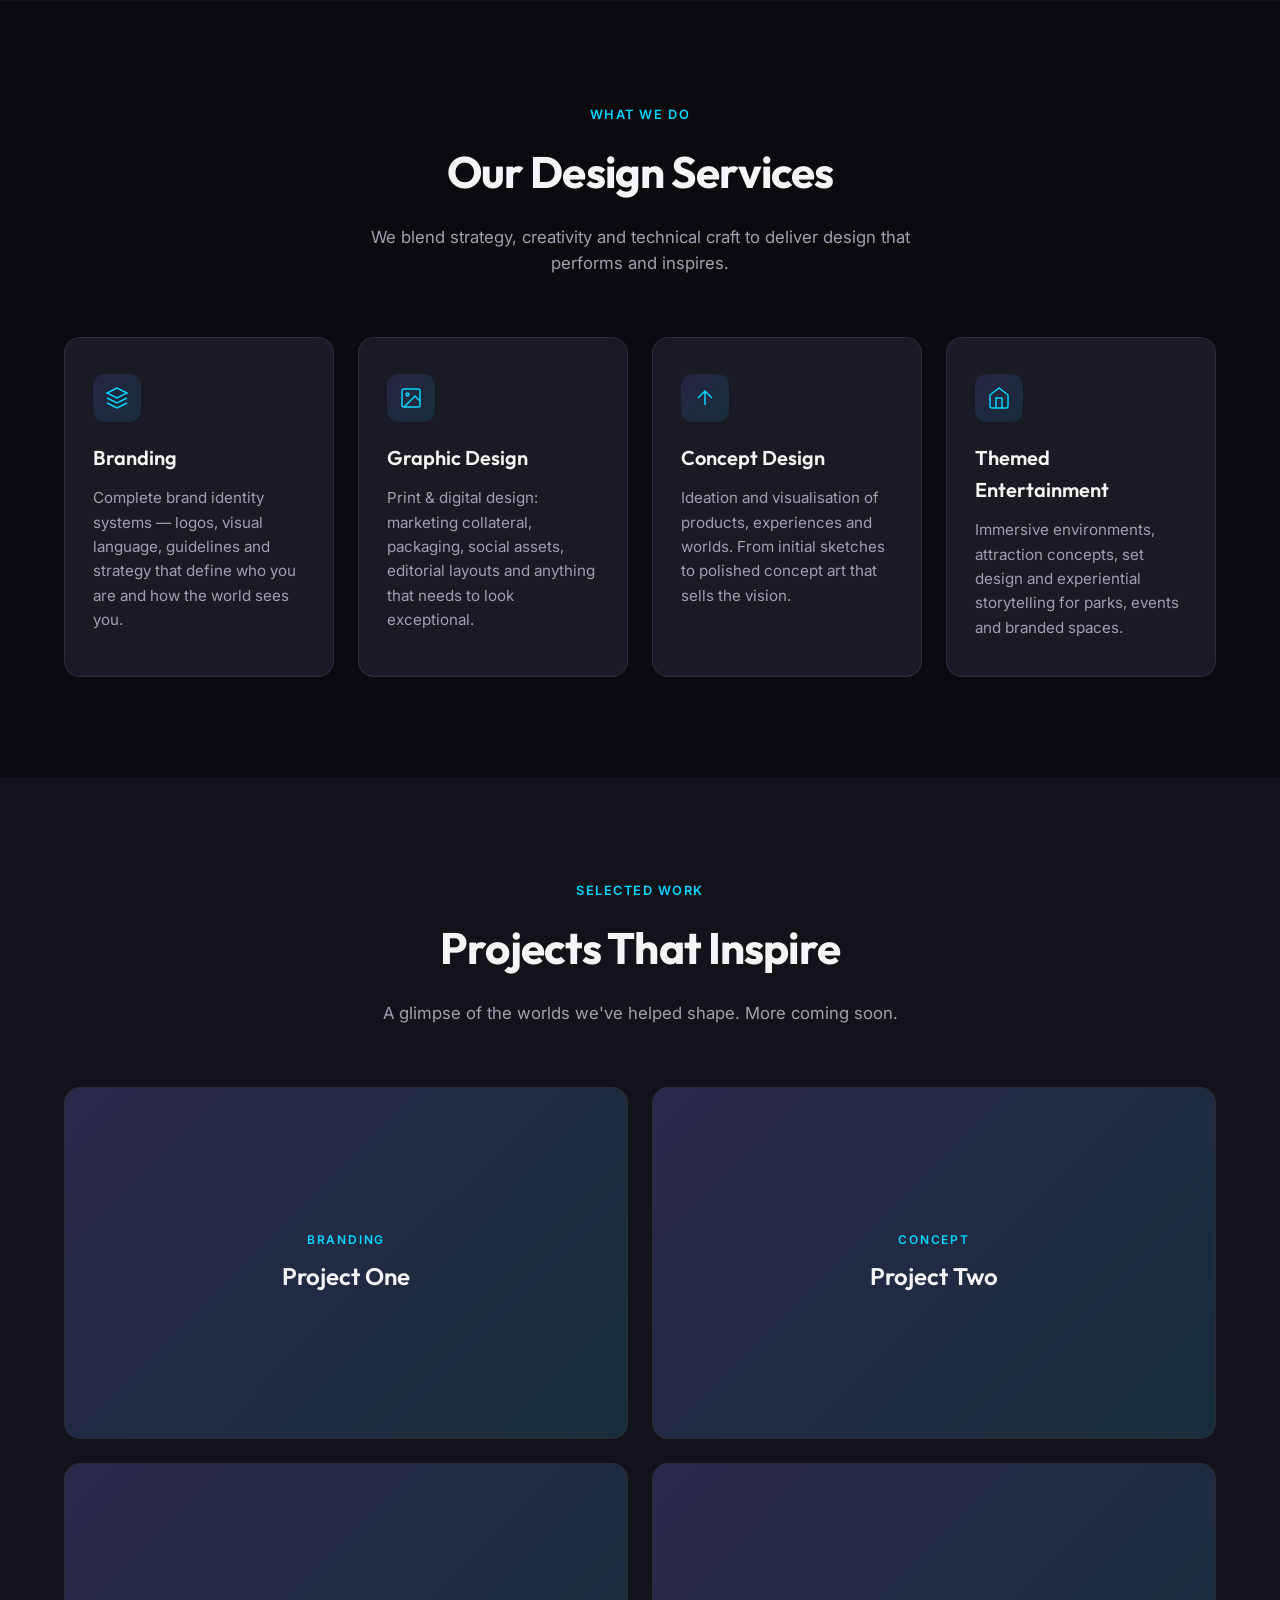
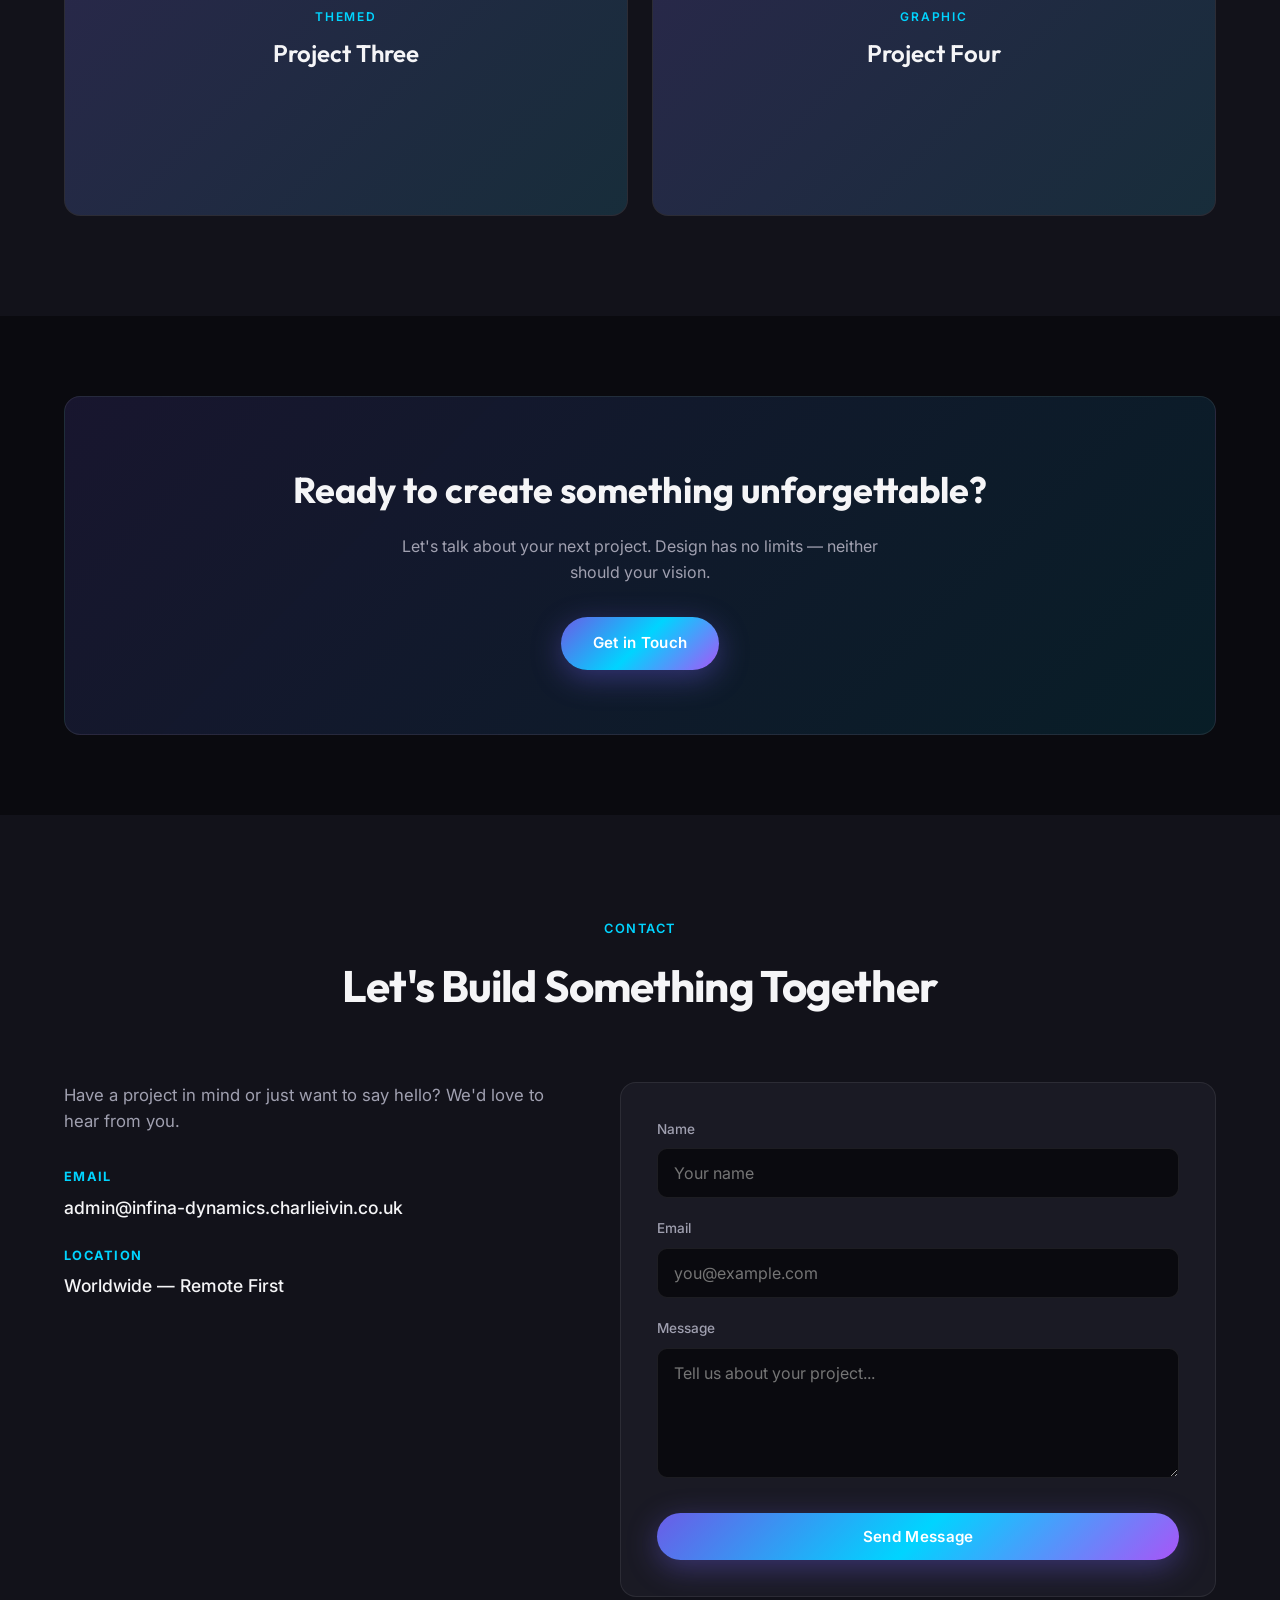
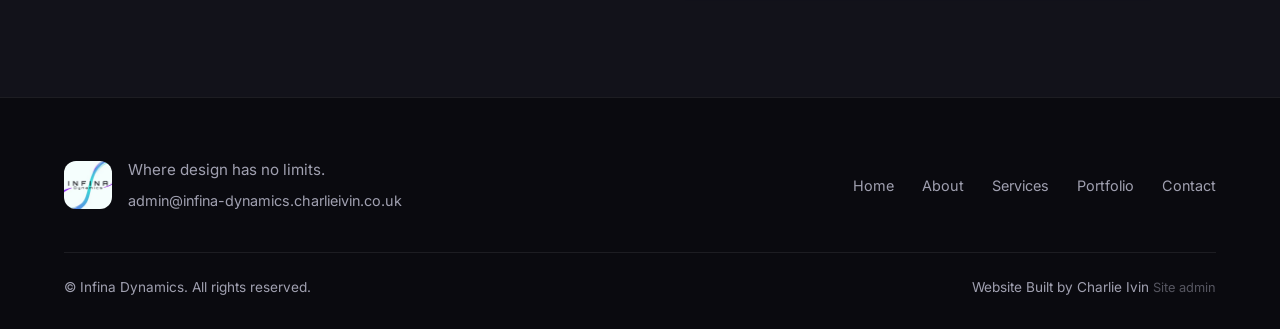
==== commit 530685f8: "Refactor footer structure and update links" ====
--- a/index.html
+++ b/index.html
@@ -229,13 +229,11 @@
           <a href="#contact">Contact</a>
         </div>
       </div>
-      <div class="footer-bottom">
+           <div class="footer-bottom">
         <p>&copy; <span id="year"></span> Infina Dynamics. All rights reserved.</p>
-        <a href="admin/" class="admin-link">Admin</a>
-      </div>
-    </div>
-  </footer>
-
-  <script src="js/main.js"></script>
-</body>
+        <div class="footer-bottom-right">
+          <a href="https://portfolio.charlieivin.co.uk/" class="built-by" target="_blank" rel="noopener noreferrer">Website Built by Charlie Ivin</a>
+          <a href="admin/" class="admin-link">Site admin</a>
+        </div>
+      </div>
 </html>
--- a/css/styles.css
+++ b/css/styles.css
@@ -520,6 +520,20 @@
   color: var(--text-muted);
   font-size: 0.95rem;
 }
+.footer-brand-text {
+  display: flex;
+  flex-direction: column;
+  gap: 6px;
+}
+.footer-email {
+  font-size: 0.9rem;
+  color: var(--text-muted);
+  transition: color var(--transition);
+}
+.footer-email:hover {
+  color: var(--accent);
+}
+
 .footer-links {
   display: flex;
   gap: 28px;
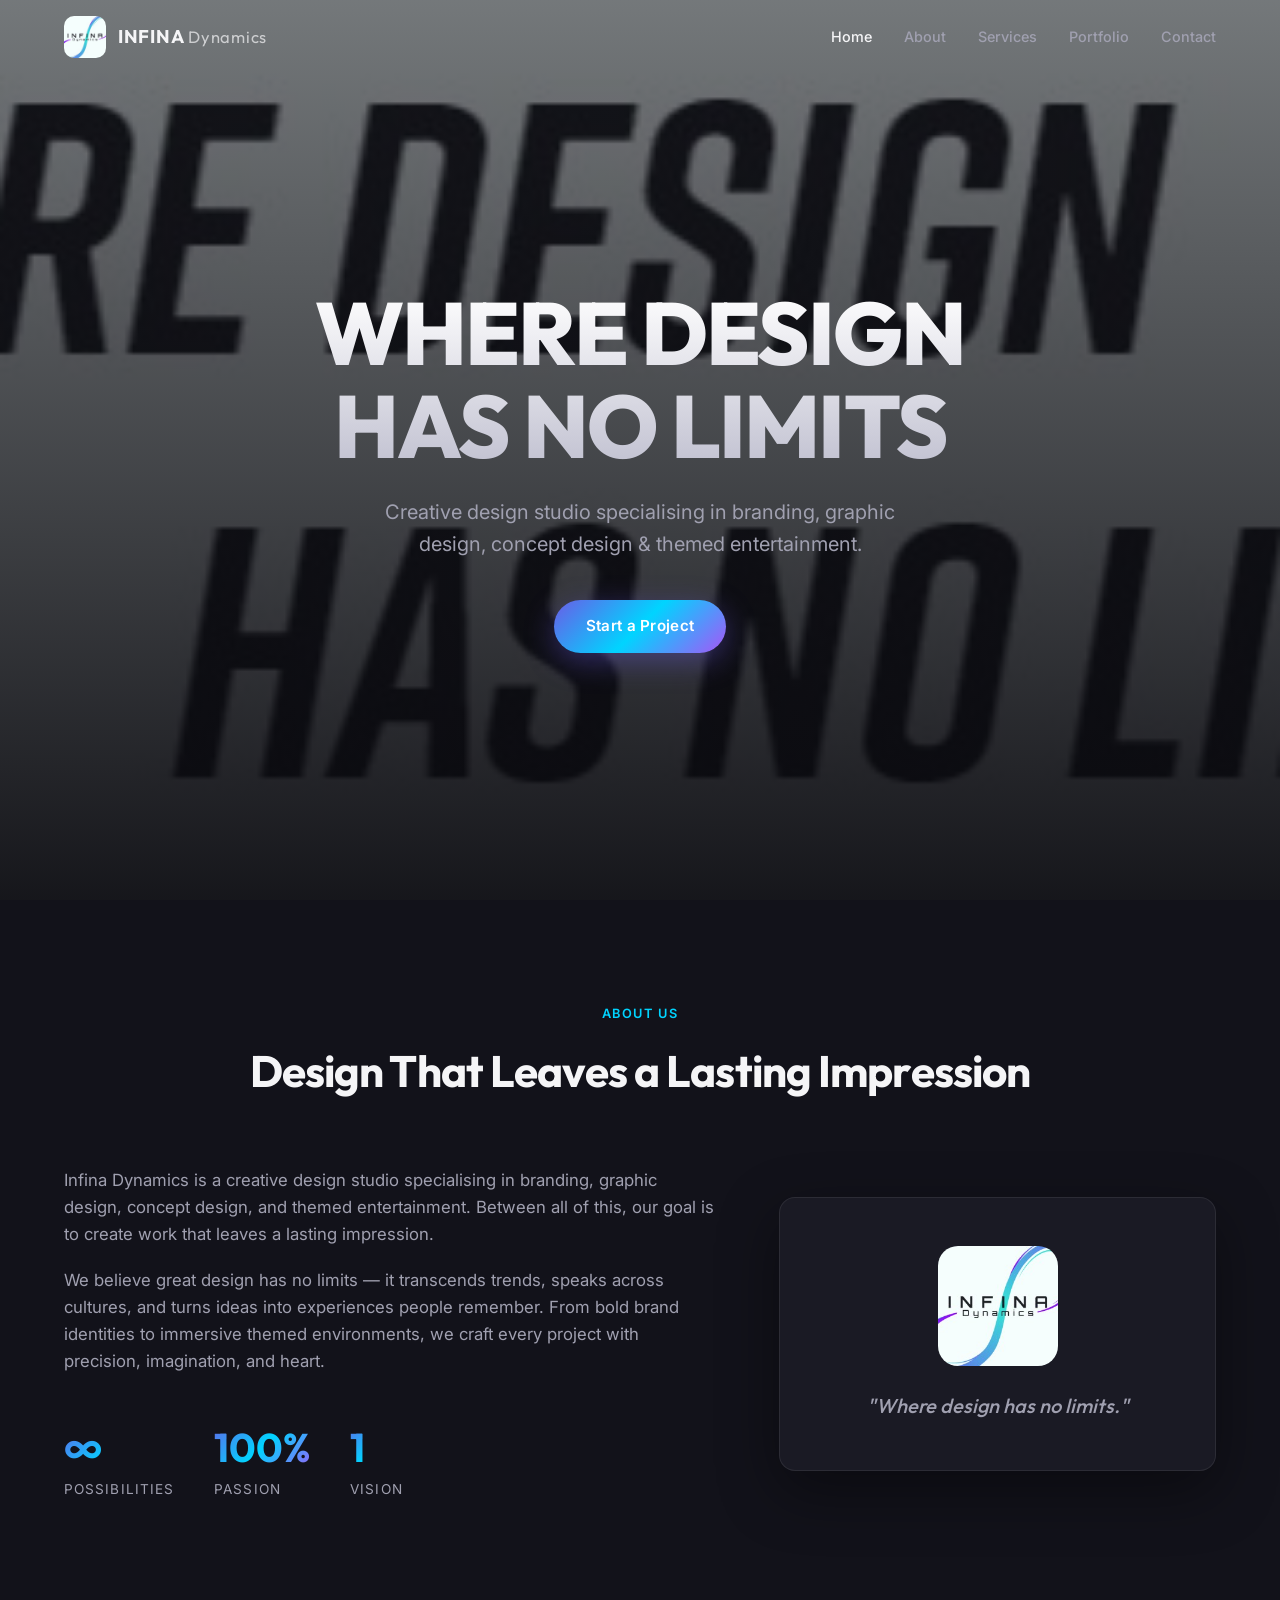
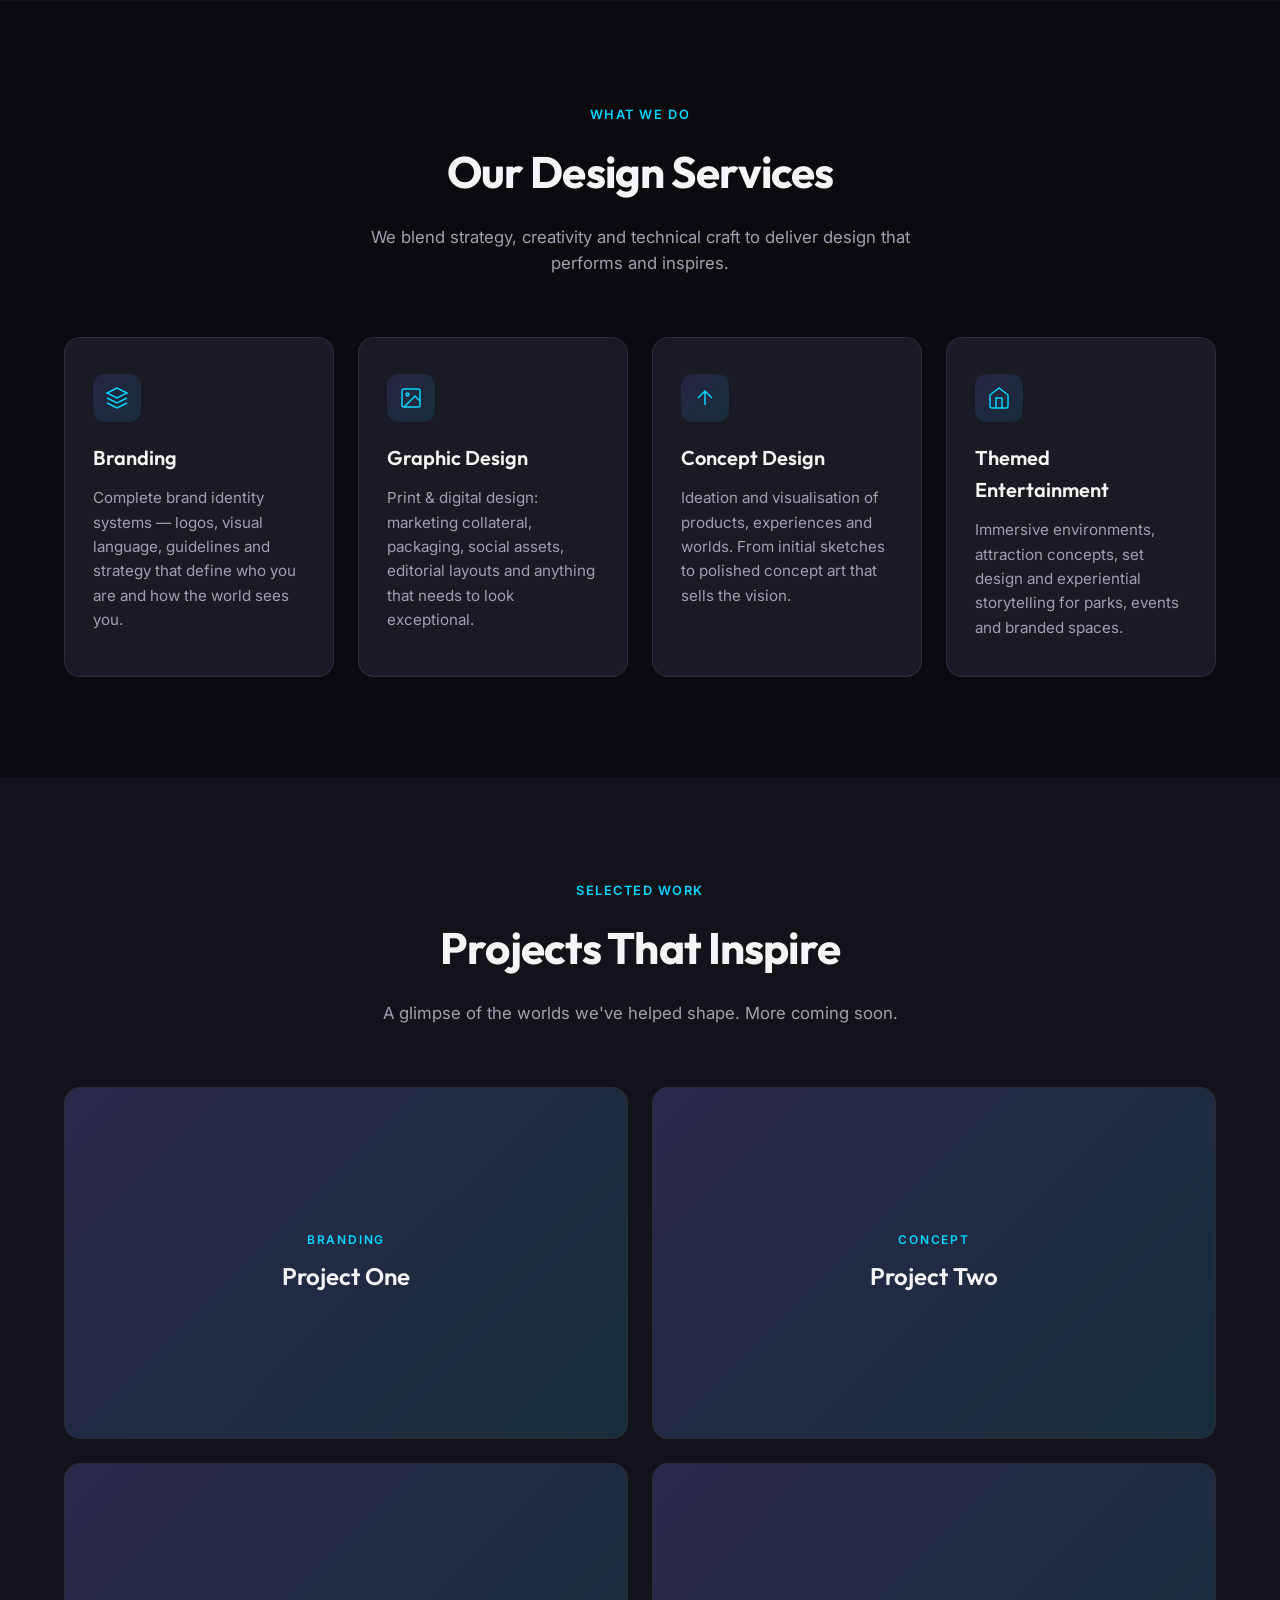
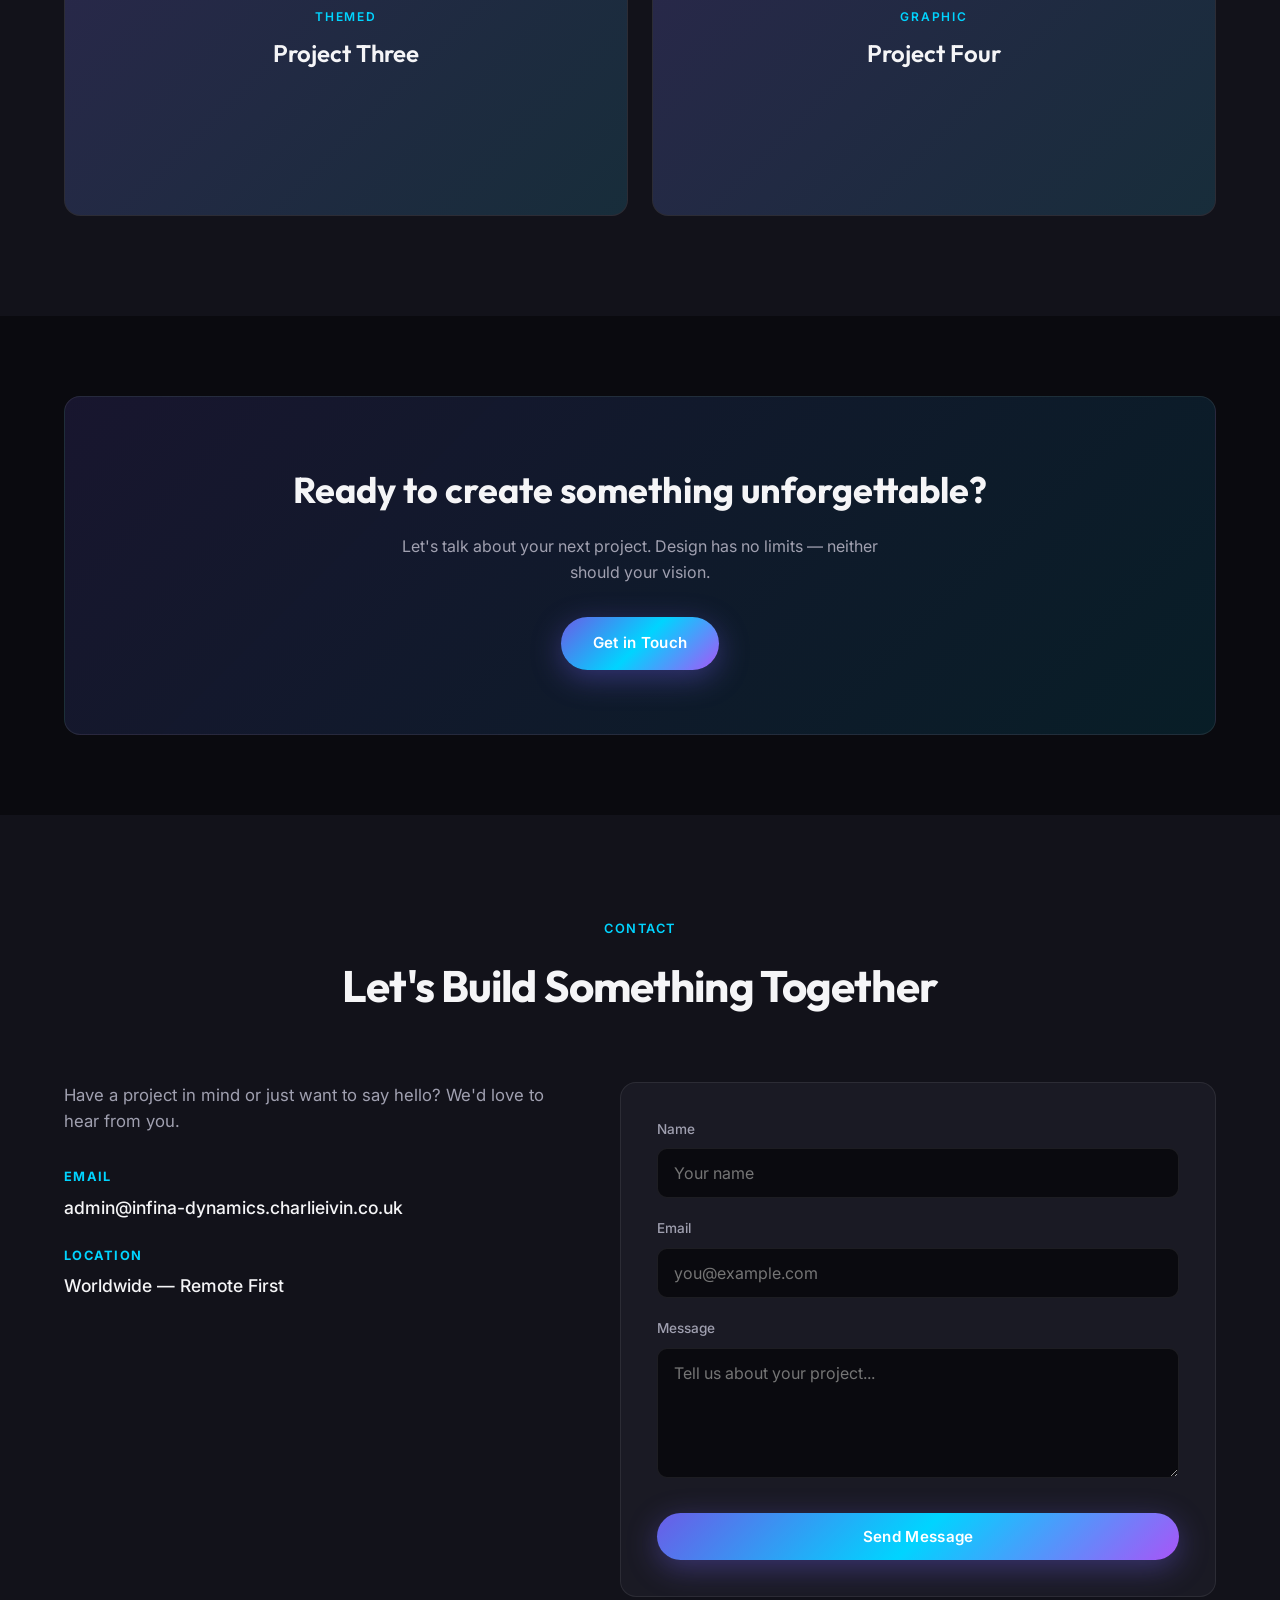
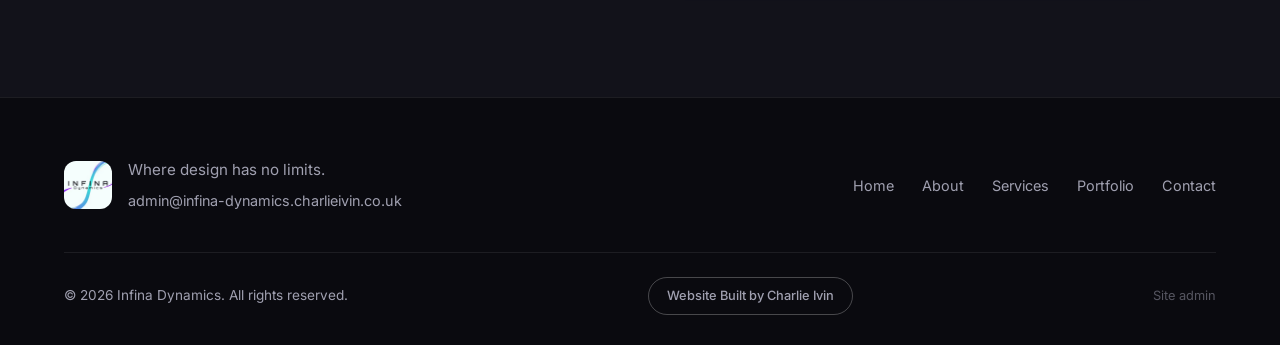
==== commit 22e8bf6c: "Change contact email and improve footer layout Updated contact email and footer structure." ====
--- a/index.html
+++ b/index.html
@@ -183,7 +183,7 @@
           <div class="contact-details">
             <div class="contact-item">
               <strong>Email</strong>
-              <a href="mailto:admin@infina-dynamics.charlieivin.co.uk" data-content="contact_email">admin@infina-dynamics.charlieivin.co.uk</a>
+              <a href="mailto:zack.blackwood@infina-dynamics.charlieivin.co.uk" data-content="contact_email">zack.blackwood@infina-dynamics.charlieivin.co.uk</a>
             </div>
             <div class="contact-item">
               <strong>Location</strong>
@@ -218,7 +218,7 @@
           <img src="images/infina_dynamics_logo.jpg" alt="Infina Dynamics" class="footer-logo">
           <div class="footer-brand-text">
             <p data-content="footer_tagline">Where design has no limits.</p>
-            <a href="mailto:admin@infina-dynamics.charlieivin.co.uk" class="footer-email" data-content="contact_email">admin@infina-dynamics.charlieivin.co.uk</a>
+            <a href="mailto:admin@infina-dynamics.charlieivin.co.uk" class="footer-email" data-content="footer_email">admin@infina-dynamics.charlieivin.co.uk</a>
           </div>
         </div>
         <div class="footer-links">
@@ -229,11 +229,14 @@
           <a href="#contact">Contact</a>
         </div>
       </div>
-           <div class="footer-bottom">
+      <div class="footer-bottom">
         <p>&copy; <span id="year"></span> Infina Dynamics. All rights reserved.</p>
-        <div class="footer-bottom-right">
-          <a href="https://portfolio.charlieivin.co.uk/" class="built-by" target="_blank" rel="noopener noreferrer">Website Built by Charlie Ivin</a>
-          <a href="admin/" class="admin-link">Site admin</a>
-        </div>
-      </div>
+        <a href="https://portfolio.charlieivin.co.uk/" class="built-by" target="_blank" rel="noopener noreferrer">Website Built by Charlie Ivin</a>
+        <a href="admin/" class="admin-link">Site admin</a>
+      </div>
+    </div>
+  </footer>
+
+  <script src="js/main.js"></script>
+</body>
 </html>
--- a/css/styles.css
+++ b/css/styles.css
@@ -554,6 +554,31 @@
   border-top: 1px solid var(--border);
   font-size: 0.85rem;
   color: var(--text-muted);
+  gap: 16px;
+  flex-wrap: wrap;
+}
+.footer-bottom-right {
+  display: flex;
+  align-items: center;
+  gap: 20px;
+}
+.built-by {
+  display: inline-flex;
+  align-items: center;
+  justify-content: center;
+  padding: 8px 18px;
+  border-radius: 50px;
+  border: 1px solid rgba(255, 255, 255, 0.25);
+  font-size: 0.8rem;
+  font-weight: 500;
+  color: var(--text-muted);
+  transition: all var(--transition);
+  white-space: nowrap;
+}
+.built-by:hover {
+  border-color: rgba(255, 255, 255, 0.55);
+  color: var(--text);
+  background: rgba(255, 255, 255, 0.04);
 }
 .admin-link {
   font-size: 0.8rem;
@@ -601,7 +626,8 @@
     text-align: center;
   }
   .footer-links { flex-wrap: wrap; justify-content: center; }
-  .footer-bottom { flex-direction: column; gap: 12px; text-align: center; }
+  .footer-bottom { flex-direction: column; gap: 16px; text-align: center; }
+  .footer-bottom-right { justify-content: center; flex-wrap: wrap; }
   .cta-box { padding: 48px 24px; }
 }
 @media (max-width: 480px) {
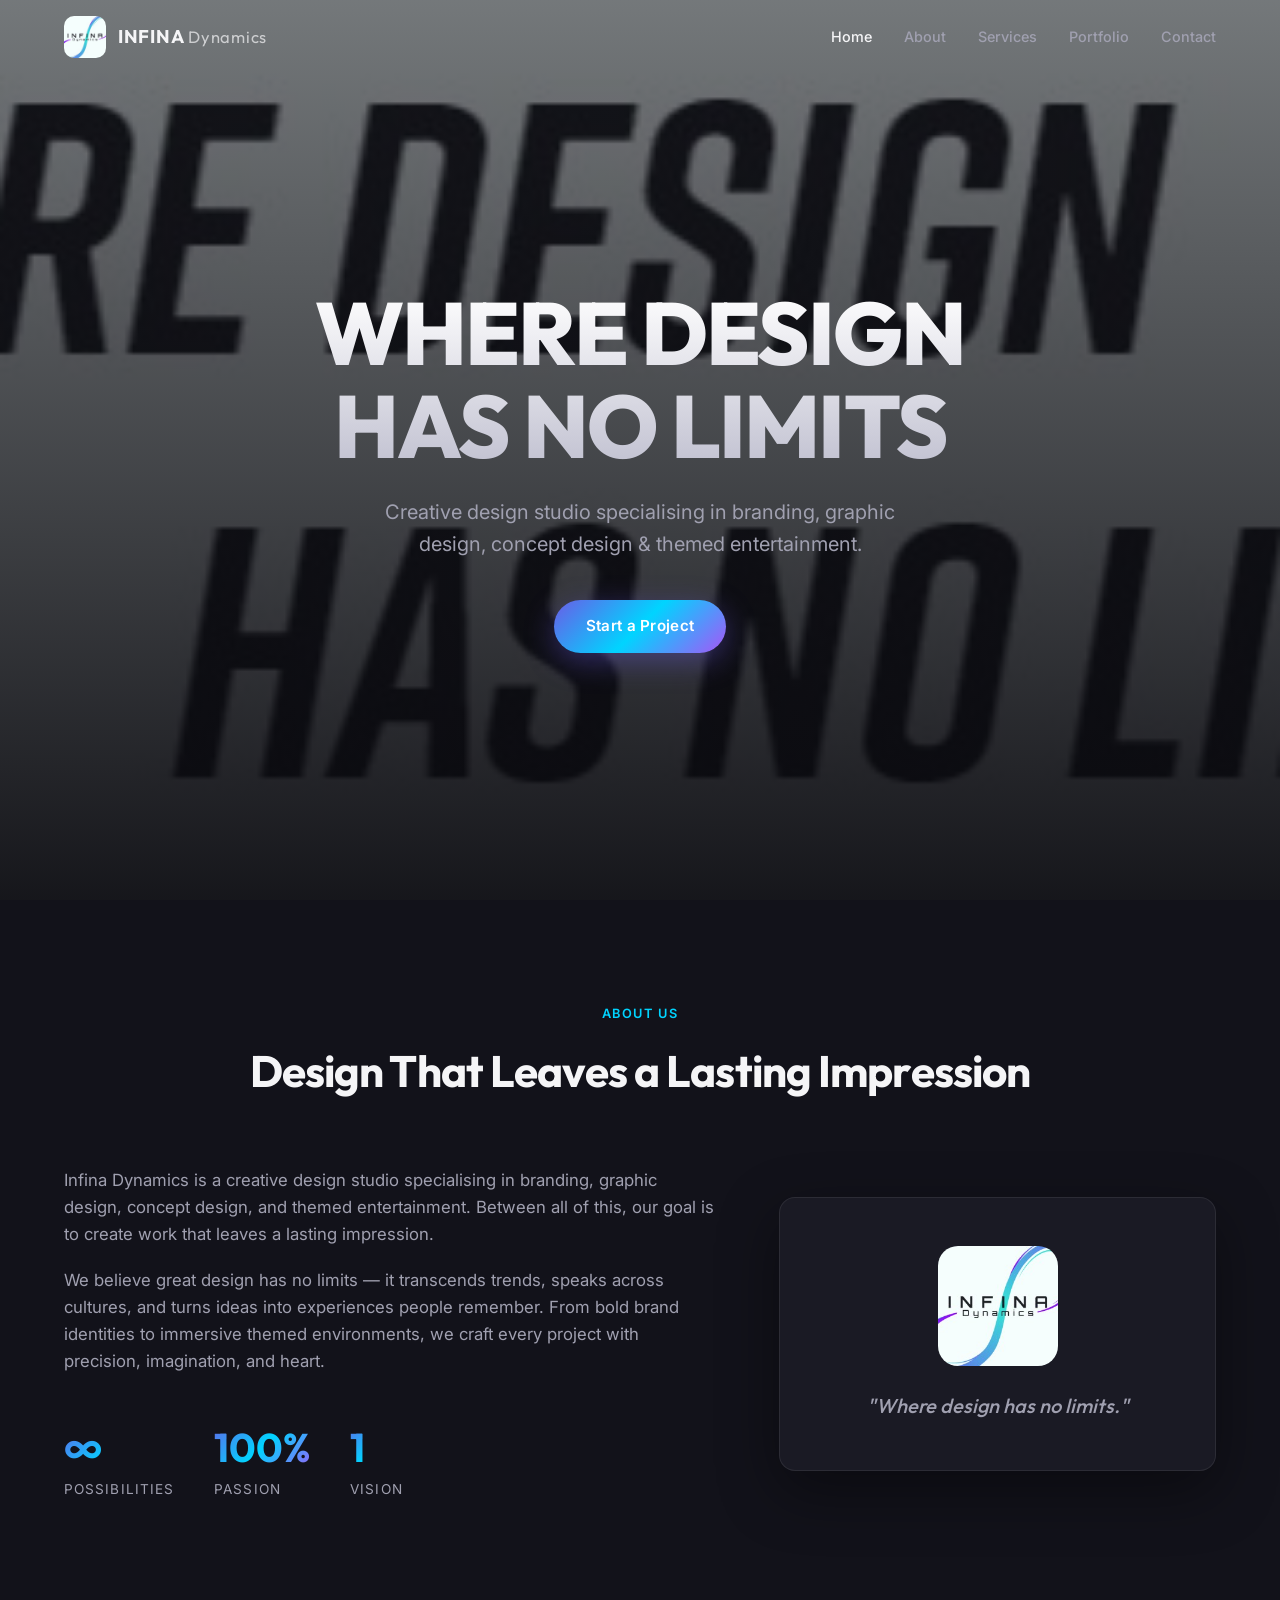
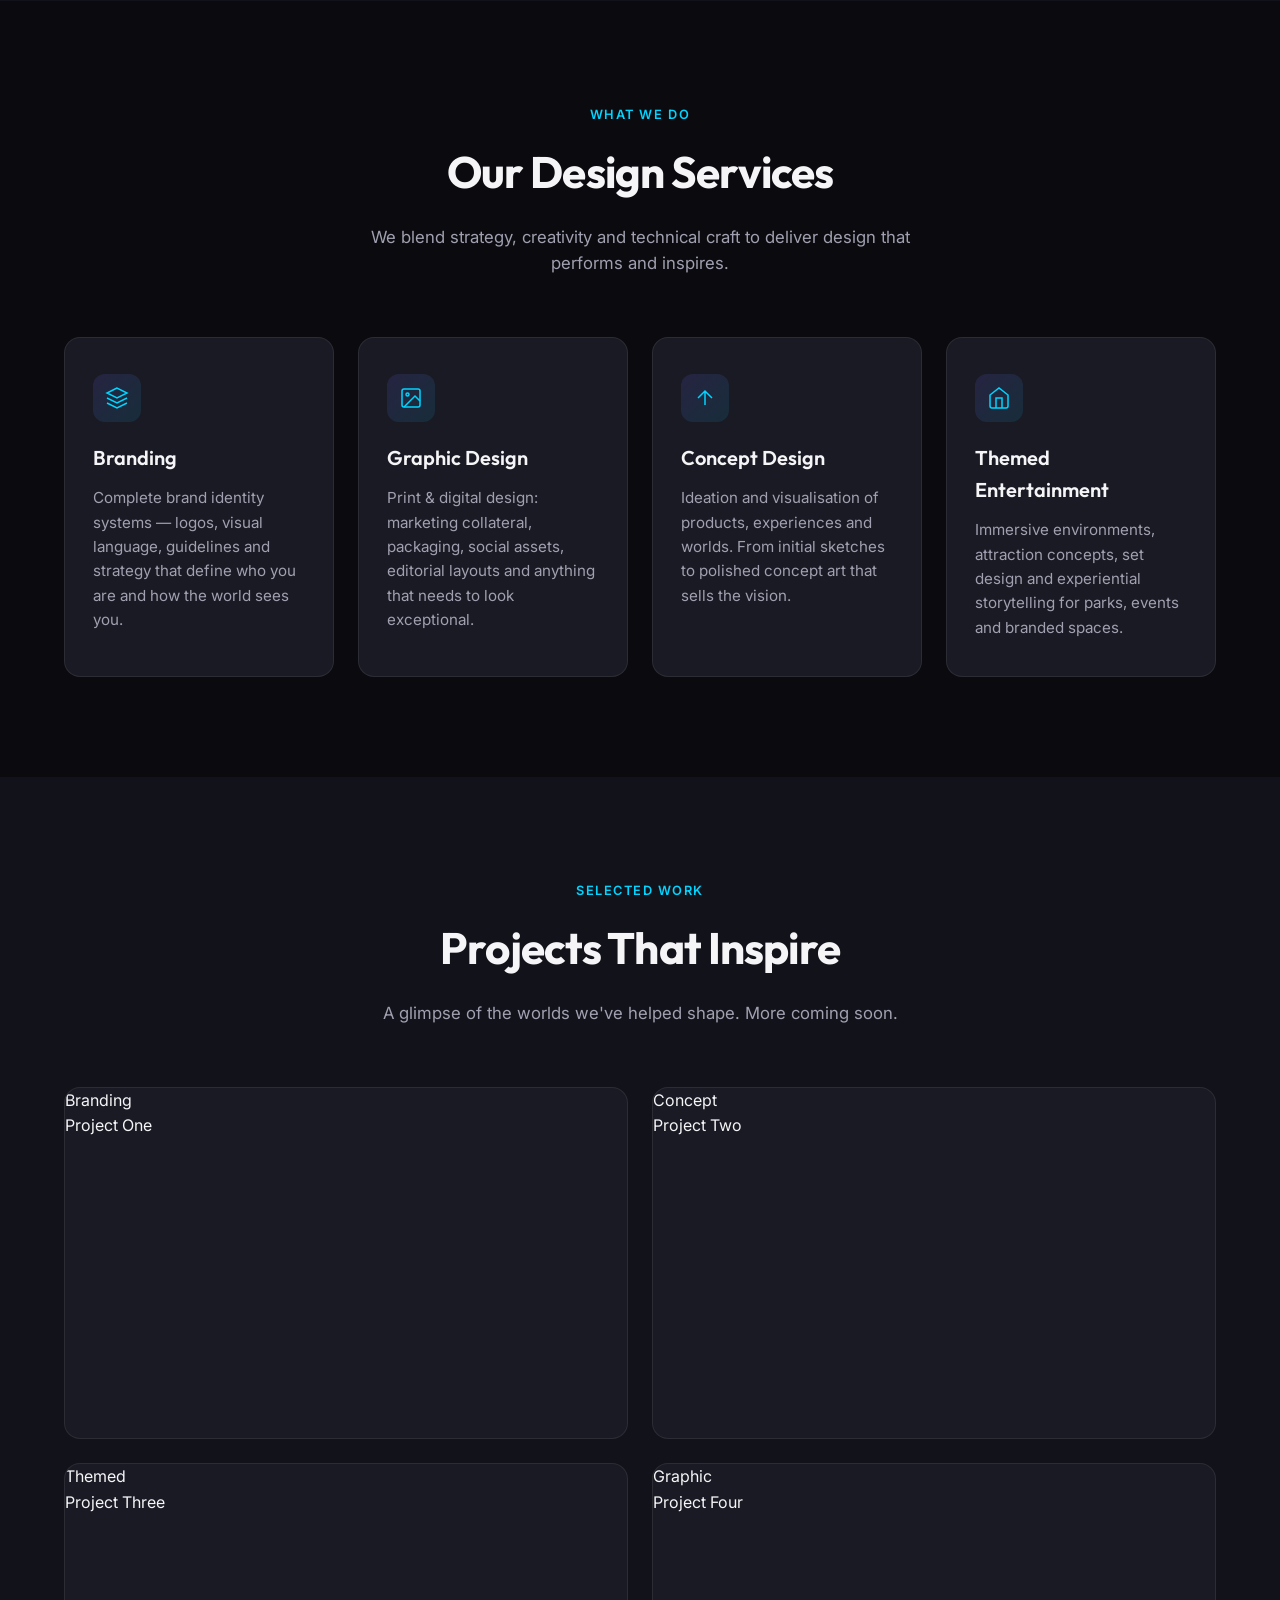
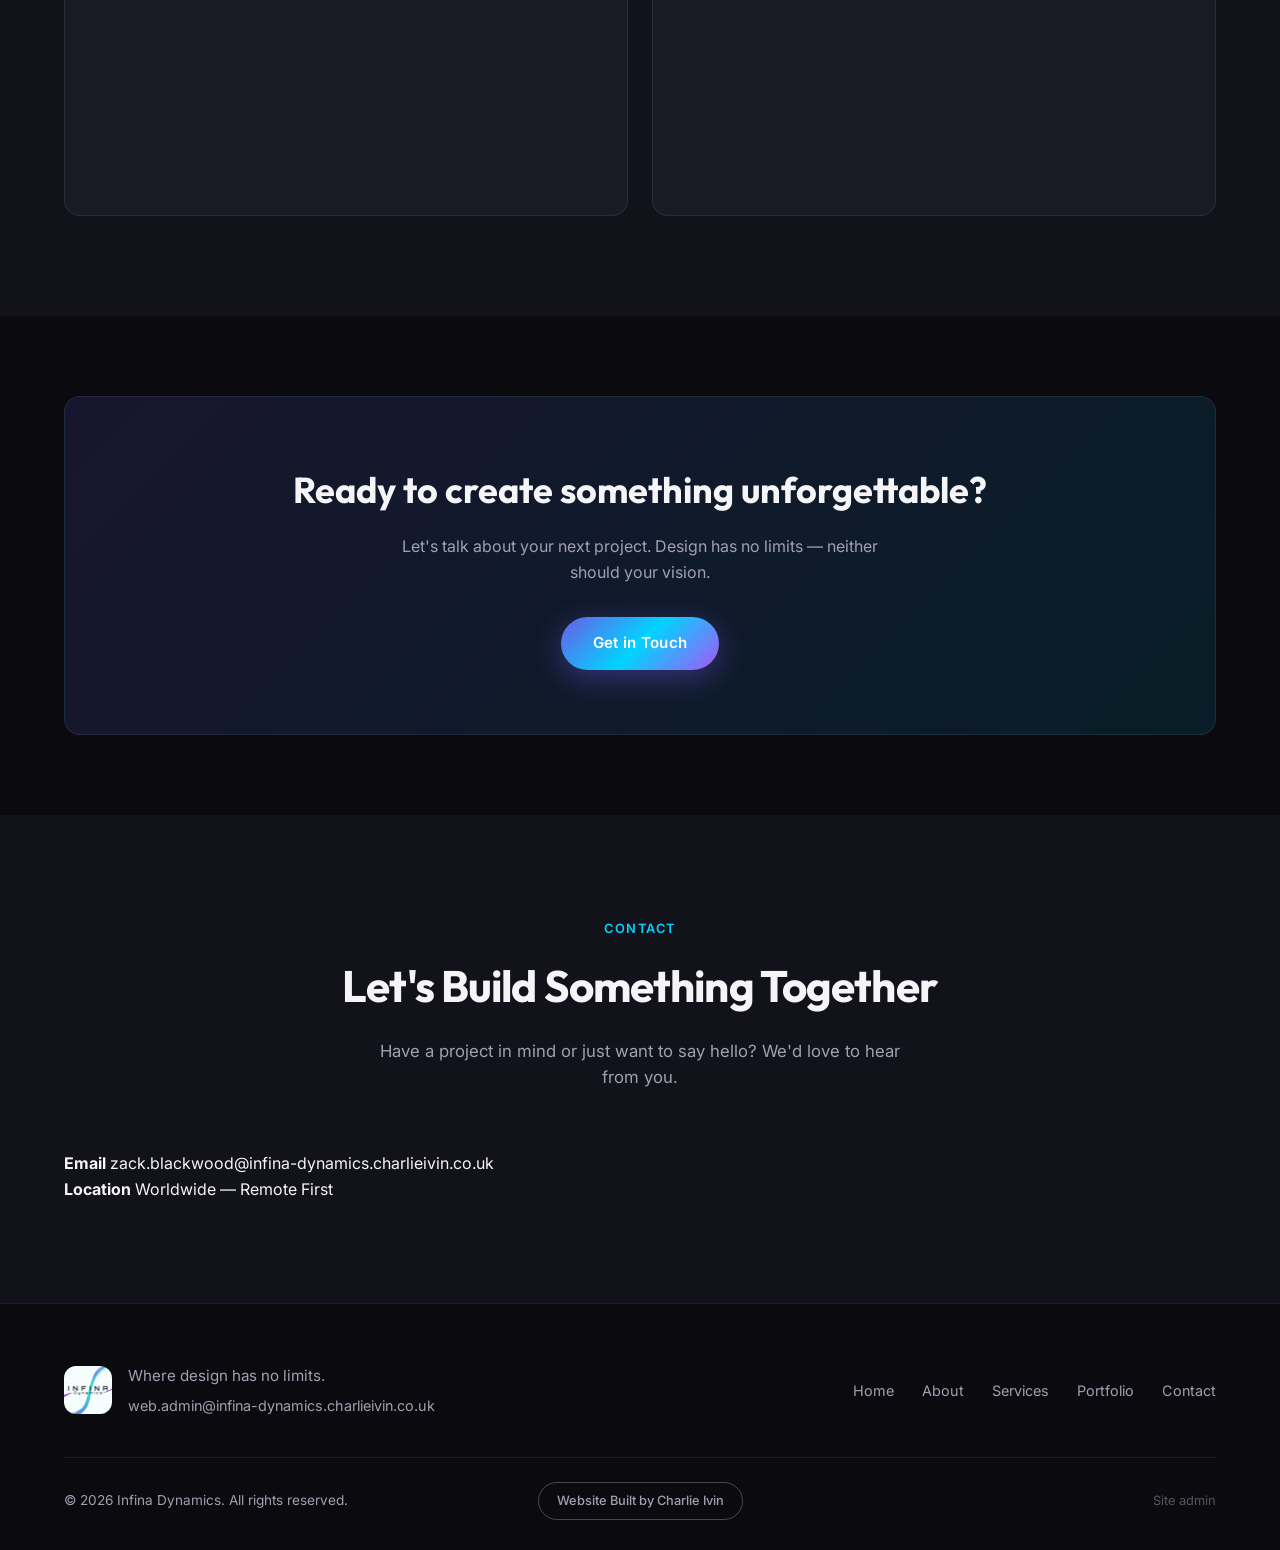
==== commit f2ab5df0: "Remove commented sections from index.html Removed commented sections for Navigation, Hero, About, Se" ====
--- a/index.html
+++ b/index.html
@@ -12,7 +12,6 @@
   <link href="https://fonts.googleapis.com/css2?family=Inter:wght@300;400;500;600;700;800&family=Outfit:wght@400;500;600;700;800&display=swap" rel="stylesheet">
 </head>
 <body>
-  <!-- Navigation -->
   <nav class="navbar" id="navbar">
     <div class="container nav-container">
       <a href="#home" class="logo">
@@ -32,7 +31,6 @@
     </div>
   </nav>
 
-  <!-- Hero Section -->
   <header class="hero" id="home">
     <div class="hero-bg">
       <img src="images/infina_dynamics_cover.jpg" alt="Where Design Has No Limits" class="hero-banner">
@@ -45,7 +43,6 @@
     </div>
   </header>
 
-  <!-- About Section -->
   <section class="section about" id="about">
     <div class="container">
       <div class="section-header">
@@ -81,7 +78,6 @@
     </div>
   </section>
 
-  <!-- Services Section -->
   <section class="section services" id="services">
     <div class="container">
       <div class="section-header">
@@ -122,7 +118,6 @@
     </div>
   </section>
 
-  <!-- Portfolio Section -->
   <section class="section portfolio" id="portfolio">
     <div class="container">
       <div class="section-header">
@@ -131,35 +126,46 @@
         <p class="section-desc" data-content="portfolio_desc">A glimpse of the worlds we've helped shape. More coming soon.</p>
       </div>
       <div class="portfolio-grid">
-        <div class="portfolio-item">
-          <div class="portfolio-placeholder">
-            <span>Branding</span>
+        <article class="portfolio-item">
+          <div class="portfolio-image">
+            <img data-content-src="port1_image" src="images/uploads/placeholder.svg" alt="">
+          </div>
+          <div class="portfolio-meta">
+            <span data-content="port1_tag">Branding</span>
             <p data-content="port1_title">Project One</p>
           </div>
-        </div>
-        <div class="portfolio-item">
-          <div class="portfolio-placeholder">
-            <span>Concept</span>
+        </article>
+        <article class="portfolio-item">
+          <div class="portfolio-image">
+            <img data-content-src="port2_image" src="images/uploads/placeholder.svg" alt="">
+          </div>
+          <div class="portfolio-meta">
+            <span data-content="port2_tag">Concept</span>
             <p data-content="port2_title">Project Two</p>
           </div>
-        </div>
-        <div class="portfolio-item">
-          <div class="portfolio-placeholder">
-            <span>Themed</span>
+        </article>
+        <article class="portfolio-item">
+          <div class="portfolio-image">
+            <img data-content-src="port3_image" src="images/uploads/placeholder.svg" alt="">
+          </div>
+          <div class="portfolio-meta">
+            <span data-content="port3_tag">Themed</span>
             <p data-content="port3_title">Project Three</p>
           </div>
-        </div>
-        <div class="portfolio-item">
-          <div class="portfolio-placeholder">
-            <span>Graphic</span>
+        </article>
+        <article class="portfolio-item">
+          <div class="portfolio-image">
+            <img data-content-src="port4_image" src="images/uploads/placeholder.svg" alt="">
+          </div>
+          <div class="portfolio-meta">
+            <span data-content="port4_tag">Graphic</span>
             <p data-content="port4_title">Project Four</p>
           </div>
-        </div>
-      </div>
-    </div>
-  </section>
-
-  <!-- CTA Section -->
+        </article>
+      </div>
+    </div>
+  </section>
+
   <section class="section cta">
     <div class="container">
       <div class="cta-box">
@@ -170,47 +176,26 @@
     </div>
   </section>
 
-  <!-- Contact Section -->
   <section class="section contact" id="contact">
     <div class="container">
       <div class="section-header">
         <span class="section-tag">Contact</span>
         <h2 class="section-title" data-content="contact_title">Let's Build Something Together</h2>
-      </div>
-      <div class="contact-grid">
-        <div class="contact-info">
-          <p data-content="contact_intro">Have a project in mind or just want to say hello? We'd love to hear from you.</p>
-          <div class="contact-details">
-            <div class="contact-item">
-              <strong>Email</strong>
-              <a href="mailto:zack.blackwood@infina-dynamics.charlieivin.co.uk" data-content="contact_email">zack.blackwood@infina-dynamics.charlieivin.co.uk</a>
-            </div>
-            <div class="contact-item">
-              <strong>Location</strong>
-              <span data-content="contact_location">Worldwide — Remote First</span>
-            </div>
-          </div>
-        </div>
-        <form class="contact-form" id="contactForm">
-          <div class="form-group">
-            <label for="name">Name</label>
-            <input type="text" id="name" name="name" required placeholder="Your name">
-          </div>
-          <div class="form-group">
-            <label for="email">Email</label>
-            <input type="email" id="email" name="email" required placeholder="you@example.com">
-          </div>
-          <div class="form-group">
-            <label for="message">Message</label>
-            <textarea id="message" name="message" rows="5" required placeholder="Tell us about your project..."></textarea>
-          </div>
-          <button type="submit" class="btn btn-primary">Send Message</button>
-        </form>
-      </div>
-    </div>
-  </section>
-
-  <!-- Footer -->
+        <p class="section-desc" data-content="contact_intro">Have a project in mind or just want to say hello? We'd love to hear from you.</p>
+      </div>
+      <div class="contact-cards">
+        <a href="mailto:zack.blackwood@infina-dynamics.charlieivin.co.uk" class="contact-card" data-content-href="contact_email">
+          <strong>Email</strong>
+          <span data-content="contact_email">zack.blackwood@infina-dynamics.charlieivin.co.uk</span>
+        </a>
+        <div class="contact-card">
+          <strong>Location</strong>
+          <span data-content="contact_location">Worldwide — Remote First</span>
+        </div>
+      </div>
+    </div>
+  </section>
+
   <footer class="footer">
     <div class="container">
       <div class="footer-content">
--- a/css/styles.css
+++ b/css/styles.css
@@ -547,20 +547,23 @@
   color: var(--text);
 }
 .footer-bottom {
-  display: flex;
-  justify-content: space-between;
+  display: grid;
+  grid-template-columns: 1fr auto 1fr;
   align-items: center;
   padding-top: 24px;
   border-top: 1px solid var(--border);
   font-size: 0.85rem;
   color: var(--text-muted);
   gap: 16px;
-  flex-wrap: wrap;
-}
-.footer-bottom-right {
-  display: flex;
-  align-items: center;
-  gap: 20px;
+}
+.footer-bottom > p {
+  justify-self: start;
+}
+.footer-bottom > .built-by {
+  justify-self: center;
+}
+.footer-bottom > .admin-link {
+  justify-self: end;
 }
 .built-by {
   display: inline-flex;
@@ -626,8 +629,16 @@
     text-align: center;
   }
   .footer-links { flex-wrap: wrap; justify-content: center; }
-  .footer-bottom { flex-direction: column; gap: 16px; text-align: center; }
-  .footer-bottom-right { justify-content: center; flex-wrap: wrap; }
+  .footer-bottom {
+    grid-template-columns: 1fr;
+    text-align: center;
+    gap: 14px;
+  }
+  .footer-bottom > p,
+  .footer-bottom > .built-by,
+  .footer-bottom > .admin-link {
+    justify-self: center;
+  }
   .cta-box { padding: 48px 24px; }
 }
 @media (max-width: 480px) {
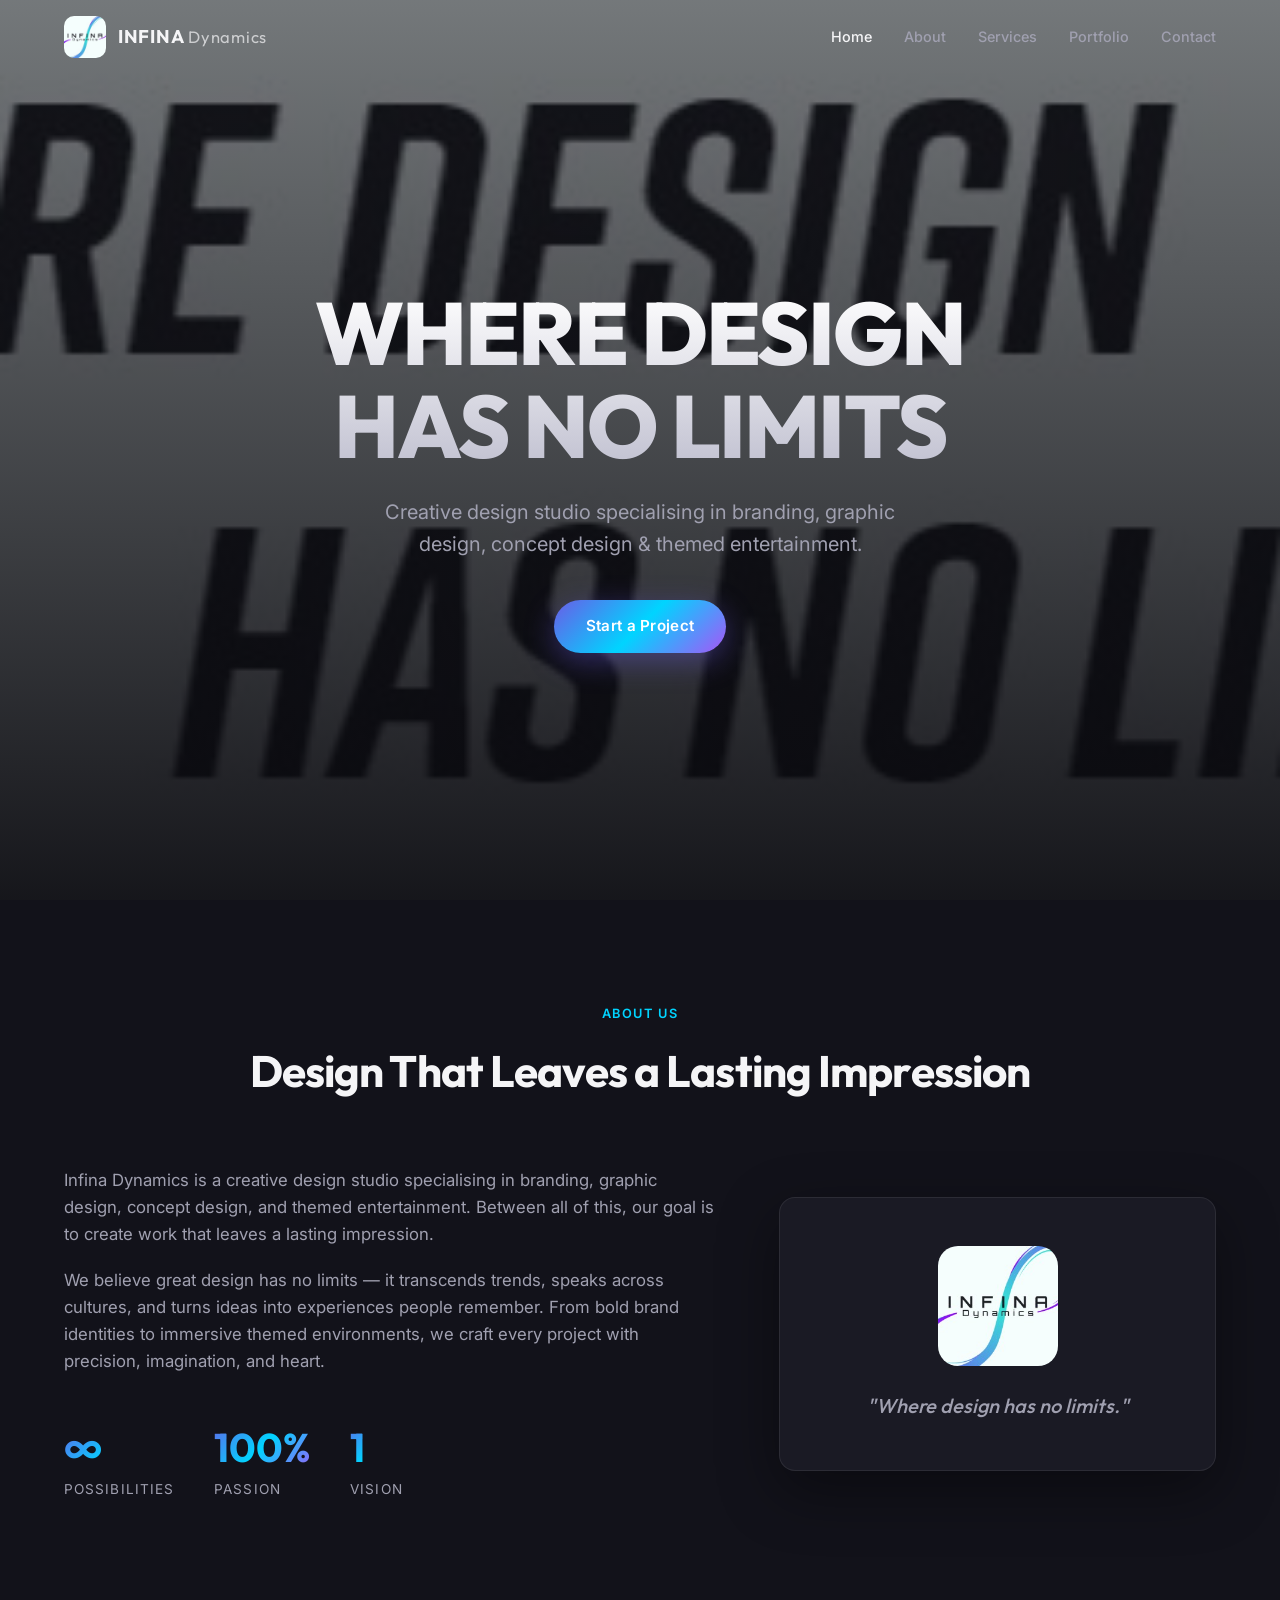
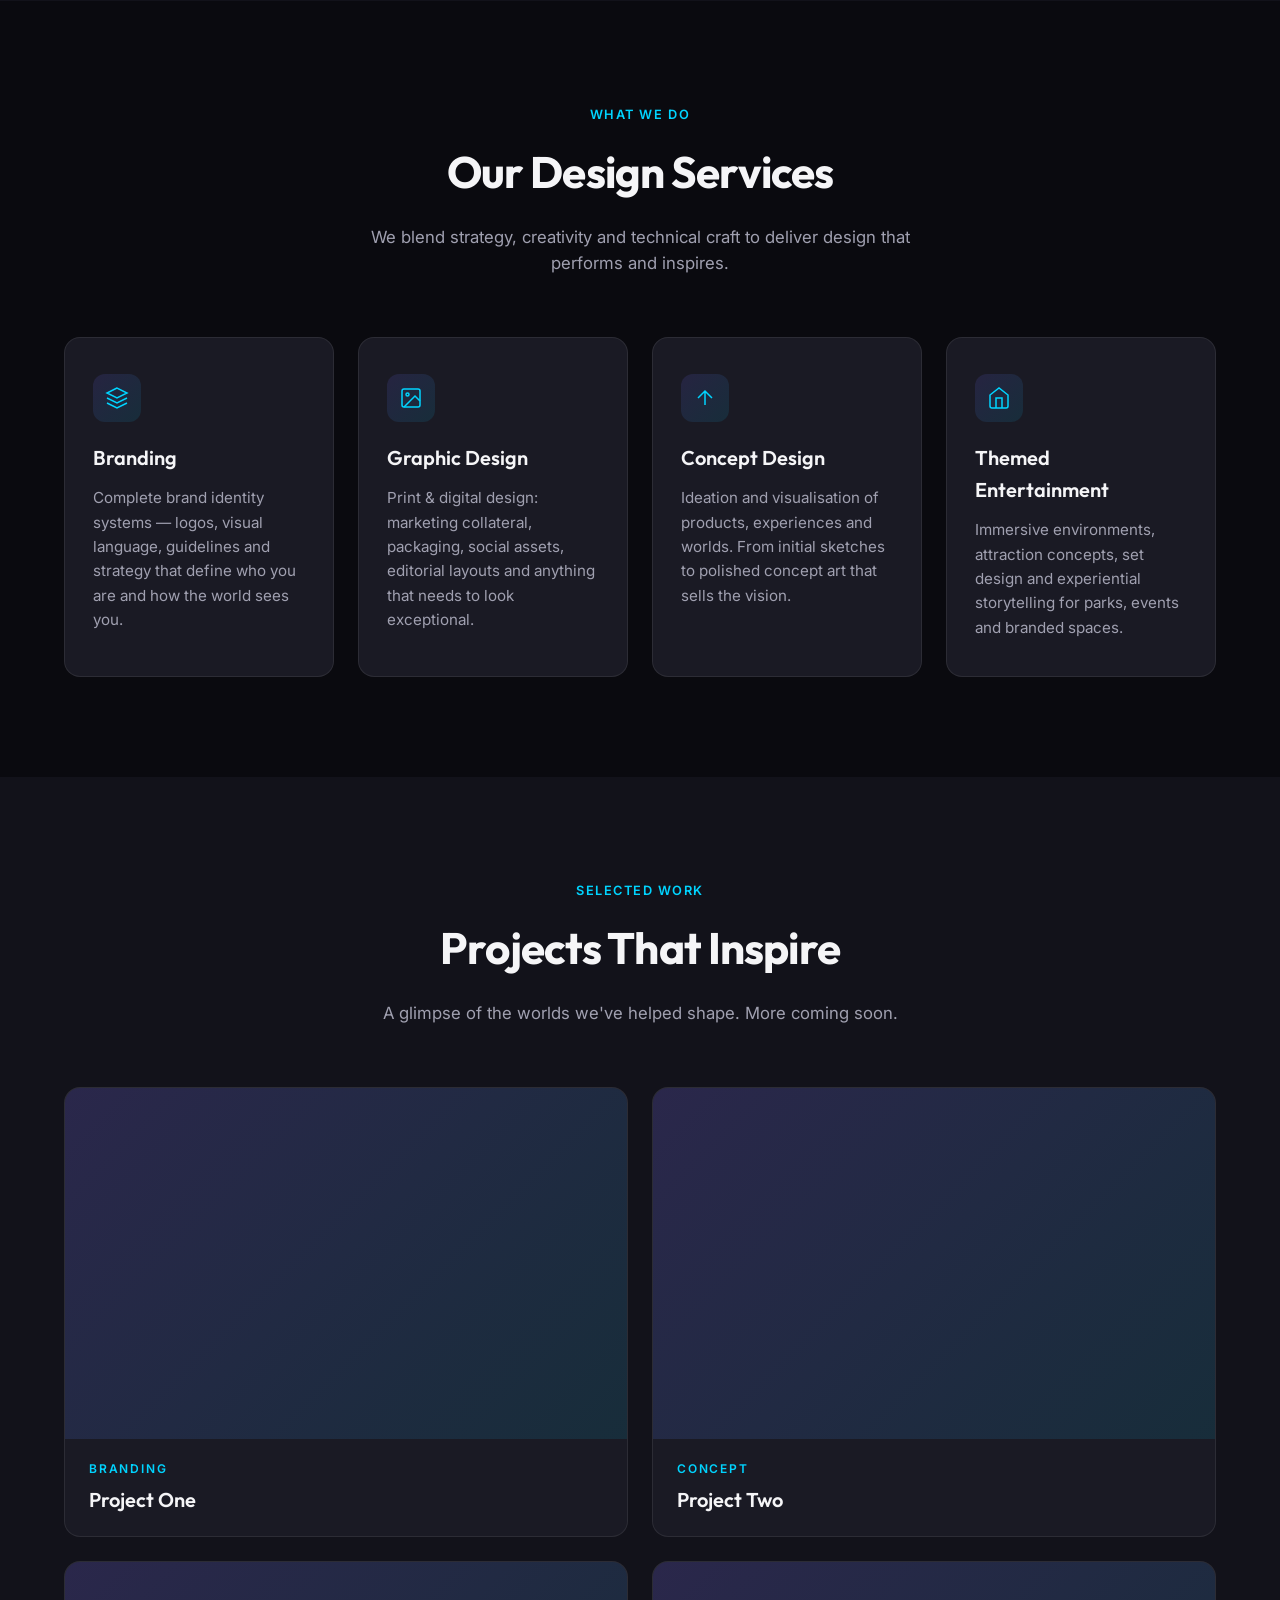
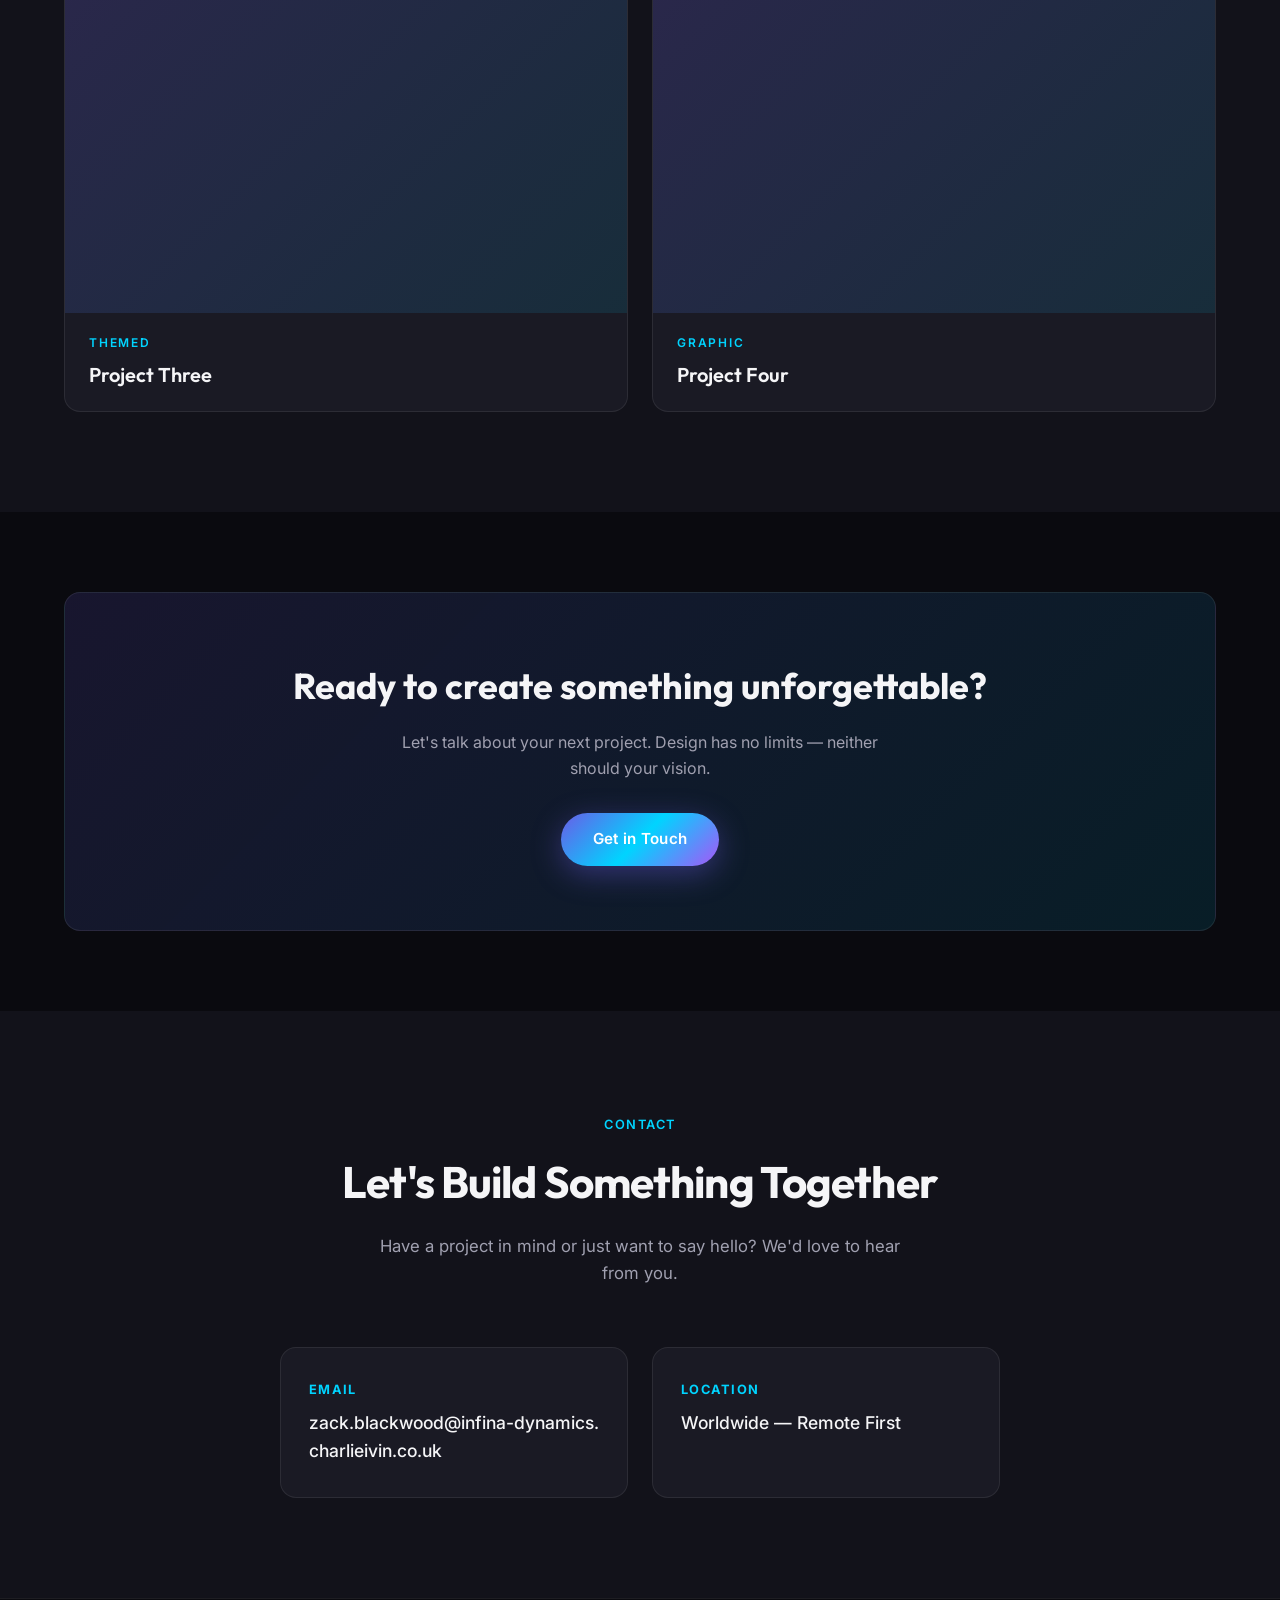
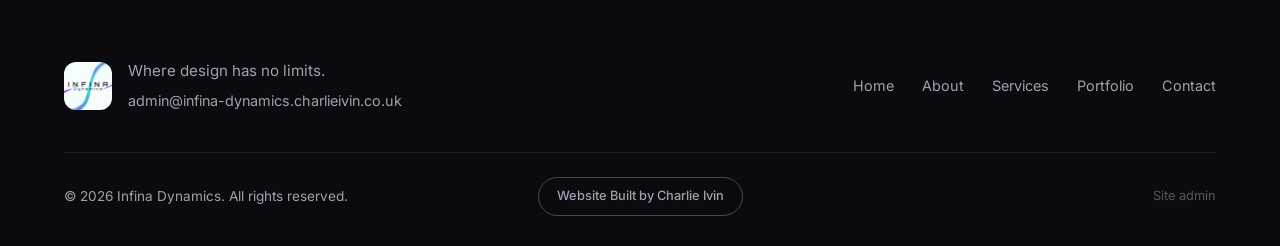
==== commit 3aa2655b: "Add structure for main sections in index.html Added sections for navigation, hero, about, services, " ====
--- a/index.html
+++ b/index.html
@@ -12,6 +12,7 @@
   <link href="https://fonts.googleapis.com/css2?family=Inter:wght@300;400;500;600;700;800&family=Outfit:wght@400;500;600;700;800&display=swap" rel="stylesheet">
 </head>
 <body>
+  <!-- Navigation -->
   <nav class="navbar" id="navbar">
     <div class="container nav-container">
       <a href="#home" class="logo">
@@ -31,6 +32,7 @@
     </div>
   </nav>
 
+  <!-- Hero Section -->
   <header class="hero" id="home">
     <div class="hero-bg">
       <img src="images/infina_dynamics_cover.jpg" alt="Where Design Has No Limits" class="hero-banner">
@@ -43,6 +45,7 @@
     </div>
   </header>
 
+  <!-- About Section -->
   <section class="section about" id="about">
     <div class="container">
       <div class="section-header">
@@ -78,6 +81,7 @@
     </div>
   </section>
 
+  <!-- Services Section -->
   <section class="section services" id="services">
     <div class="container">
       <div class="section-header">
@@ -85,39 +89,11 @@
         <h2 class="section-title" data-content="services_title">Our Design Services</h2>
         <p class="section-desc" data-content="services_desc">We blend strategy, creativity and technical craft to deliver design that performs and inspires.</p>
       </div>
-      <div class="services-grid">
-        <article class="service-card">
-          <div class="service-icon">
-            <svg viewBox="0 0 24 24" fill="none" stroke="currentColor" stroke-width="1.5"><path d="M12 2L2 7l10 5 10-5-10-5zM2 17l10 5 10-5M2 12l10 5 10-5"/></svg>
-          </div>
-          <h3 data-content="service1_title">Branding</h3>
-          <p data-content="service1_desc">Complete brand identity systems — logos, visual language, guidelines and strategy that define who you are and how the world sees you.</p>
-        </article>
-        <article class="service-card">
-          <div class="service-icon">
-            <svg viewBox="0 0 24 24" fill="none" stroke="currentColor" stroke-width="1.5"><rect x="3" y="3" width="18" height="18" rx="2"/><circle cx="8.5" cy="8.5" r="1.5"/><path d="M21 15l-5-5L5 21"/></svg>
-          </div>
-          <h3 data-content="service2_title">Graphic Design</h3>
-          <p data-content="service2_desc">Print & digital design: marketing collateral, packaging, social assets, editorial layouts and anything that needs to look exceptional.</p>
-        </article>
-        <article class="service-card">
-          <div class="service-icon">
-            <svg viewBox="0 0 24 24" fill="none" stroke="currentColor" stroke-width="1.5"><path d="M12 19V5M5 12l7-7 7 7"/></svg>
-          </div>
-          <h3 data-content="service3_title">Concept Design</h3>
-          <p data-content="service3_desc">Ideation and visualisation of products, experiences and worlds. From initial sketches to polished concept art that sells the vision.</p>
-        </article>
-        <article class="service-card">
-          <div class="service-icon">
-            <svg viewBox="0 0 24 24" fill="none" stroke="currentColor" stroke-width="1.5"><path d="M3 9l9-7 9 7v11a2 2 0 01-2 2H5a2 2 0 01-2-2z"/><polyline points="9 22 9 12 15 12 15 22"/></svg>
-          </div>
-          <h3 data-content="service4_title">Themed Entertainment</h3>
-          <p data-content="service4_desc">Immersive environments, attraction concepts, set design and experiential storytelling for parks, events and branded spaces.</p>
-        </article>
-      </div>
+      <div class="services-grid" id="servicesGrid"></div>
     </div>
   </section>
 
+  <!-- Portfolio Section -->
   <section class="section portfolio" id="portfolio">
     <div class="container">
       <div class="section-header">
@@ -125,47 +101,11 @@
         <h2 class="section-title" data-content="portfolio_title">Projects That Inspire</h2>
         <p class="section-desc" data-content="portfolio_desc">A glimpse of the worlds we've helped shape. More coming soon.</p>
       </div>
-      <div class="portfolio-grid">
-        <article class="portfolio-item">
-          <div class="portfolio-image">
-            <img data-content-src="port1_image" src="images/uploads/placeholder.svg" alt="">
-          </div>
-          <div class="portfolio-meta">
-            <span data-content="port1_tag">Branding</span>
-            <p data-content="port1_title">Project One</p>
-          </div>
-        </article>
-        <article class="portfolio-item">
-          <div class="portfolio-image">
-            <img data-content-src="port2_image" src="images/uploads/placeholder.svg" alt="">
-          </div>
-          <div class="portfolio-meta">
-            <span data-content="port2_tag">Concept</span>
-            <p data-content="port2_title">Project Two</p>
-          </div>
-        </article>
-        <article class="portfolio-item">
-          <div class="portfolio-image">
-            <img data-content-src="port3_image" src="images/uploads/placeholder.svg" alt="">
-          </div>
-          <div class="portfolio-meta">
-            <span data-content="port3_tag">Themed</span>
-            <p data-content="port3_title">Project Three</p>
-          </div>
-        </article>
-        <article class="portfolio-item">
-          <div class="portfolio-image">
-            <img data-content-src="port4_image" src="images/uploads/placeholder.svg" alt="">
-          </div>
-          <div class="portfolio-meta">
-            <span data-content="port4_tag">Graphic</span>
-            <p data-content="port4_title">Project Four</p>
-          </div>
-        </article>
-      </div>
+      <div class="portfolio-grid" id="portfolioGrid"></div>
     </div>
   </section>
 
+  <!-- CTA Section -->
   <section class="section cta">
     <div class="container">
       <div class="cta-box">
@@ -176,6 +116,7 @@
     </div>
   </section>
 
+  <!-- Contact Section -->
   <section class="section contact" id="contact">
     <div class="container">
       <div class="section-header">
@@ -183,19 +124,11 @@
         <h2 class="section-title" data-content="contact_title">Let's Build Something Together</h2>
         <p class="section-desc" data-content="contact_intro">Have a project in mind or just want to say hello? We'd love to hear from you.</p>
       </div>
-      <div class="contact-cards">
-        <a href="mailto:zack.blackwood@infina-dynamics.charlieivin.co.uk" class="contact-card" data-content-href="contact_email">
-          <strong>Email</strong>
-          <span data-content="contact_email">zack.blackwood@infina-dynamics.charlieivin.co.uk</span>
-        </a>
-        <div class="contact-card">
-          <strong>Location</strong>
-          <span data-content="contact_location">Worldwide — Remote First</span>
-        </div>
-      </div>
+      <div class="contact-cards" id="contactCards"></div>
     </div>
   </section>
 
+  <!-- Footer -->
   <footer class="footer">
     <div class="container">
       <div class="footer-content">
--- a/css/styles.css
+++ b/css/styles.css
@@ -360,35 +360,47 @@
 .portfolio-item {
   border-radius: var(--radius);
   overflow: hidden;
-  aspect-ratio: 16/10;
   background: var(--surface);
   border: 1px solid var(--border);
   transition: all var(--transition);
+  display: flex;
+  flex-direction: column;
 }
 .portfolio-item:hover {
-  transform: scale(1.02);
+  transform: translateY(-4px);
   border-color: rgba(0, 212, 255, 0.3);
-}
-.portfolio-placeholder {
+  box-shadow: 0 16px 40px rgba(0, 0, 0, 0.3);
+}
+.portfolio-image {
+  aspect-ratio: 16/10;
+  background: linear-gradient(135deg, rgba(107,92,231,0.2) 0%, rgba(0,212,255,0.1) 100%);
+  overflow: hidden;
+}
+.portfolio-image img {
   width: 100%;
   height: 100%;
+  object-fit: cover;
+  display: block;
+}
+.portfolio-item:not(.has-image) .portfolio-image img {
+  opacity: 0;
+}
+.portfolio-meta {
+  padding: 20px 24px;
   display: flex;
   flex-direction: column;
-  align-items: center;
-  justify-content: center;
-  background: linear-gradient(135deg, rgba(107,92,231,0.2) 0%, rgba(0,212,255,0.1) 100%);
-  gap: 8px;
-}
-.portfolio-placeholder span {
+  gap: 6px;
+}
+.portfolio-meta span {
   font-size: 0.75rem;
   text-transform: uppercase;
   letter-spacing: 0.15em;
   color: var(--accent);
   font-weight: 600;
 }
-.portfolio-placeholder p {
-  font-family: var(--font-display);
-  font-size: 1.5rem;
+.portfolio-meta p {
+  font-family: var(--font-display);
+  font-size: 1.25rem;
   font-weight: 600;
 }
 
@@ -421,77 +433,37 @@
 .contact {
   background: var(--bg-alt);
 }
-.contact-grid {
+.contact-cards {
   display: grid;
-  grid-template-columns: 1fr 1.2fr;
-  gap: 60px;
-  align-items: start;
-}
-.contact-info p {
-  color: var(--text-muted);
-  margin-bottom: 32px;
-  font-size: 1.05rem;
-}
-.contact-details {
+  grid-template-columns: repeat(2, 1fr);
+  gap: 24px;
+  max-width: 720px;
+  margin: 0 auto;
+}
+.contact-card {
+  background: var(--surface);
+  border: 1px solid var(--border);
+  border-radius: var(--radius);
+  padding: 32px 28px;
   display: flex;
   flex-direction: column;
-  gap: 24px;
-}
-.contact-item strong {
-  display: block;
+  gap: 8px;
+  transition: all var(--transition);
+}
+a.contact-card:hover {
+  border-color: rgba(0, 212, 255, 0.4);
+  transform: translateY(-3px);
+}
+.contact-card strong {
   font-size: 0.8rem;
   text-transform: uppercase;
   letter-spacing: 0.1em;
   color: var(--accent);
-  margin-bottom: 6px;
-}
-.contact-item a,
-.contact-item span {
+}
+.contact-card span {
   font-size: 1.1rem;
   font-weight: 500;
-}
-.contact-item a:hover {
-  color: var(--accent);
-}
-.contact-form {
-  background: var(--surface);
-  border: 1px solid var(--border);
-  border-radius: var(--radius);
-  padding: 36px;
-}
-.form-group {
-  margin-bottom: 20px;
-}
-.form-group label {
-  display: block;
-  font-size: 0.85rem;
-  font-weight: 500;
-  margin-bottom: 8px;
-  color: var(--text-muted);
-}
-.form-group input,
-.form-group textarea {
-  width: 100%;
-  padding: 14px 16px;
-  background: var(--bg);
-  border: 1px solid var(--border);
-  border-radius: var(--radius-sm);
-  color: var(--text);
-  font-size: 1rem;
-  transition: border-color var(--transition);
-}
-.form-group input:focus,
-.form-group textarea:focus {
-  outline: none;
-  border-color: var(--primary);
-}
-.form-group textarea {
-  resize: vertical;
-  min-height: 120px;
-}
-.contact-form .btn {
-  width: 100%;
-  margin-top: 8px;
+  word-break: break-all;
 }
 
 /* ===== Footer ===== */
@@ -614,10 +586,12 @@
     border-left: 1px solid var(--border);
   }
   .nav-links.open { right: 0; }
-  .about-grid,
-  .contact-grid {
+  .about-grid {
     grid-template-columns: 1fr;
     gap: 40px;
+  }
+  .contact-cards {
+    grid-template-columns: 1fr;
   }
   .stats { gap: 24px; }
   .portfolio-grid {
